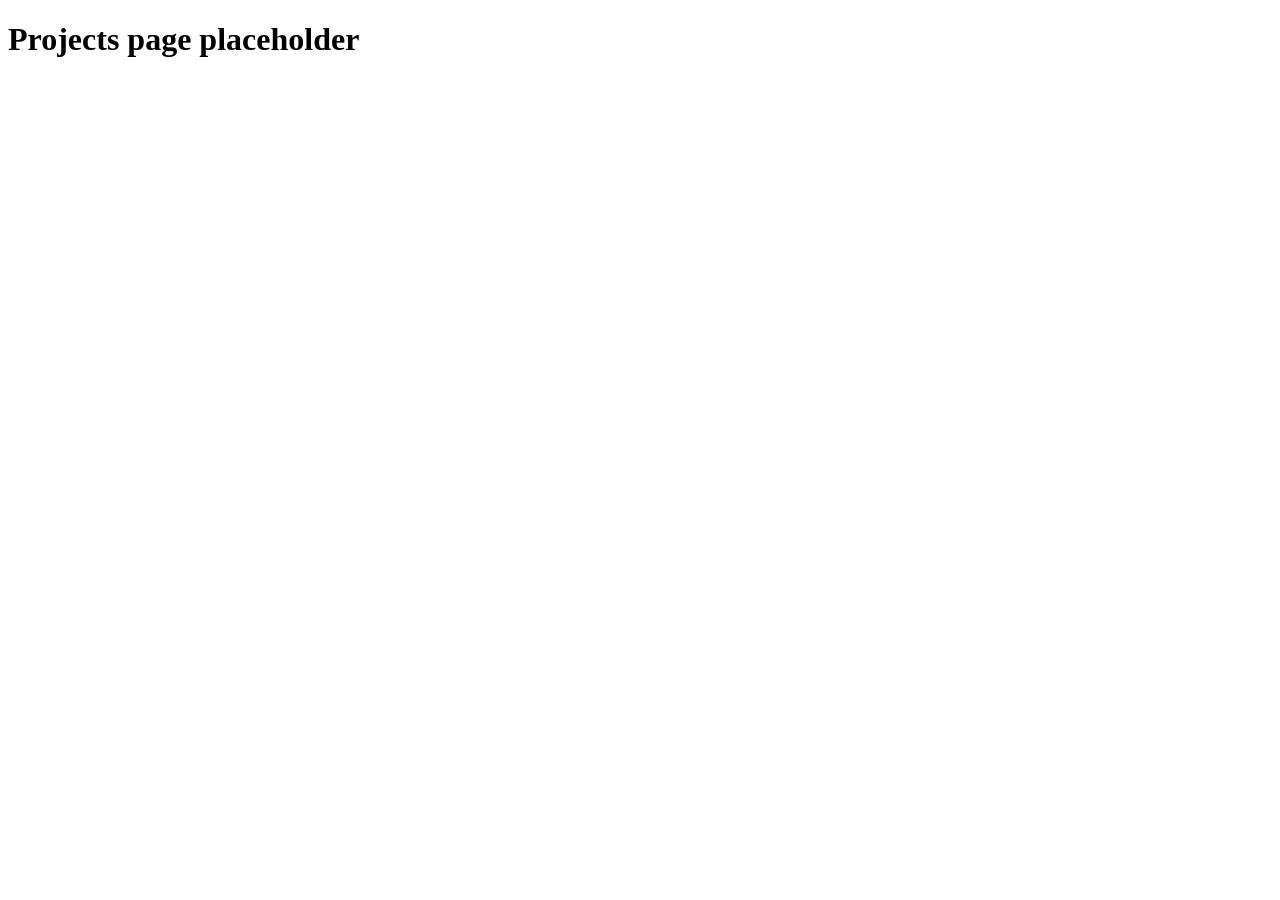
==== projects.html @ cc3eefc6 "Add project skeleton: HTML boilerplate, css/js/assets folders" ====
<!DOCTYPE html>
<html lang="en">
<head>
  <meta charset="UTF-8">
  <meta name="viewport" content="width=device-width, initial-scale=1.0">
  <title>Projects | Galq</title>
  <link rel="stylesheet" href="css/style.css">
</head>
<body>

  <h1>Projects page placeholder</h1>

  <script src="js/main.js"></script>
</body>
</html>
---- css/style.css ----
/* Design system and styles go here — Sprint 2 */
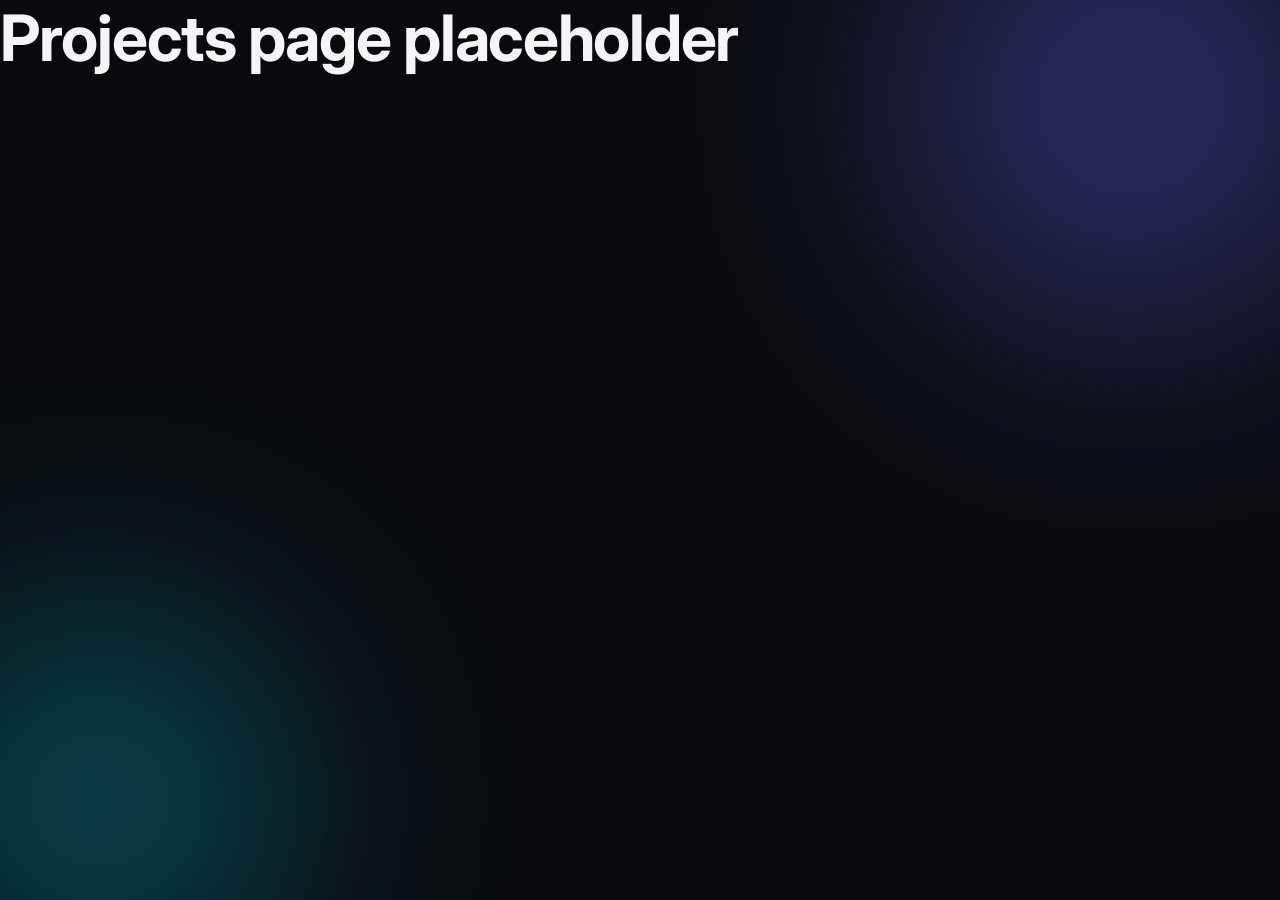
==== commit 53828ef1: "Add CSS design system: colors, typography, buttons, glow background" ====
--- a/projects.html
+++ b/projects.html
@@ -4,6 +4,9 @@
   <meta charset="UTF-8">
   <meta name="viewport" content="width=device-width, initial-scale=1.0">
   <title>Projects | Galq</title>
+  <link rel="preconnect" href="https://fonts.googleapis.com">
+  <link rel="preconnect" href="https://fonts.gstatic.com" crossorigin>
+  <link href="https://fonts.googleapis.com/css2?family=Inter:wght@400;500;600;700&display=swap" rel="stylesheet">
   <link rel="stylesheet" href="css/style.css">
 </head>
 <body>
--- a/css/style.css
+++ b/css/style.css
@@ -1 +1,185 @@
-/* Design system and styles go here — Sprint 2 */
+:root {
+    --bg: #0a0a0d;
+    --bg-elevated: #16161d;
+    --text: #f5f5f7;
+    --text-muted: #a1a1aa;
+    --border: rgba(255, 255, 255, 0.08);
+
+    --gradient-primary: linear-gradient(135deg, #6366f1, #8b5cf6, #06b6d4);
+    --gradient-text: linear-gradient(135deg, #a78bfa, #60a5fa);
+
+    --space-xs: 0.5rem;
+    --space-sm: 1rem;
+    --space-md: 1.5rem;
+    --space-lg: 2.5rem;
+    --space-xl: 4rem;
+    --space-2xl: 6rem;
+
+    --font-base: 'Inter', system-ui, -apple-system, sans-serif;
+    --text-sm: 0.875rem;
+    --text-base: 1rem;
+    --text-lg: 1.25rem;
+    --text-xl: 1.5rem;
+    --text-2xl: 2rem;
+    --text-3xl: 3rem;
+    --text-4xl: 4rem;
+
+    --container-max: 1100px;
+    --radius-sm: 8px;
+    --radius-md: 12px;
+    --radius-lg: 999px;
+ 
+}
+
+*,
+*::before,
+*::after {
+    box-sizing: border-box;
+}
+
+* {
+    margin: 0;
+    padding: 0;
+}
+
+html {
+    scroll-behavior: smooth;
+}
+
+img{
+    max-width: 100%;
+    display: block;
+}
+
+a{
+    color: inherit;
+    text-decoration: none;
+}
+
+ul {
+    list-style: none;
+}
+
+body {
+    font-family: var(--font-base);
+    font-size: var(--text-base);
+    line-height: 1.6;
+    color: var(--text);
+    background-color: var(--bg);
+    min-height: 100vh;
+    overflow-x: hidden;
+}
+
+body::before,
+body::after {
+    content: '';
+    position: fixed;
+    border-radius: 50%;
+    filter: blur(120px);
+    opacity: 0.35;
+    pointer-events: none;
+    z-index: -1;
+}
+
+body::before {
+    width: 500px;
+    height: 500px;
+    top: -150px;
+    right: -100px;
+    background: #6366f1;
+}
+
+body::after {
+    width: 400px;
+    height: 400px;
+    bottom: -100px;
+    left: -100px;
+    background: #06b6d4;
+}
+
+h1, h2, h3 {
+    line-height: 1.2;
+    font-weight: 700;
+    letter-spacing: -0.02em; 
+}
+
+h1 {
+    font-size: clamp(2.5rem, 5vw, var(--text-4xl));
+}
+
+h2 {
+    font-size: clamp(1.75rem, 3vw, var(--text-3xl));
+}
+
+h3 {
+    font-size: var(--text-xl);
+}
+
+p {
+    color: var(--text-muted);
+}
+
+.text-gradient {
+    background: var(--gradient-text);
+    -webkit-background-clip: text;
+    background-clip: text;
+    color: transparent;
+}
+
+.container {
+    width: min(100% - 2rem, var(--container-max));
+    margin-inline: auto;
+}
+
+.section {
+    padding-block: var(--space-2xl);
+}
+
+.section-title {
+    margin-bottom: var(--space-md);
+}
+
+.section-subtitle {
+    max-width: 600px;
+    margin-bottom: var(--space-lg);
+}
+
+.btn {
+    display: inline-flex;
+    align-items: center;
+    justify-content: center;
+    gap: var(--space-xs);
+    padding: 0.75rem 1.5rem;
+    border-radius: var(--radius-lg);
+    font-weight: 600;
+    font-size: var(--text-sm);
+    transition: transform 0.2s ease, opacity 0.2s ease;
+}
+
+.btn:hover {
+    transform: translateY(-2px);
+}
+
+.btn-primary {
+    background: var(--gradient-primary);
+    color: white;
+}
+
+.btn-outline {
+    border: 1px solid var(--border);
+    background: rgba(255, 255, 255, 0.03);
+    color: var(--text);
+}
+
+.btn-outline:hover {
+    border-color: var(--gradient-primary);
+}
+
+.card {
+    background: rgba(255, 255, 255, 0.03);
+    border: 1px solid var(--border);
+    border-radius: var(--radius-md);
+    padding: var(--space-md);
+    backdrop-filter: blur(10px);
+}
+
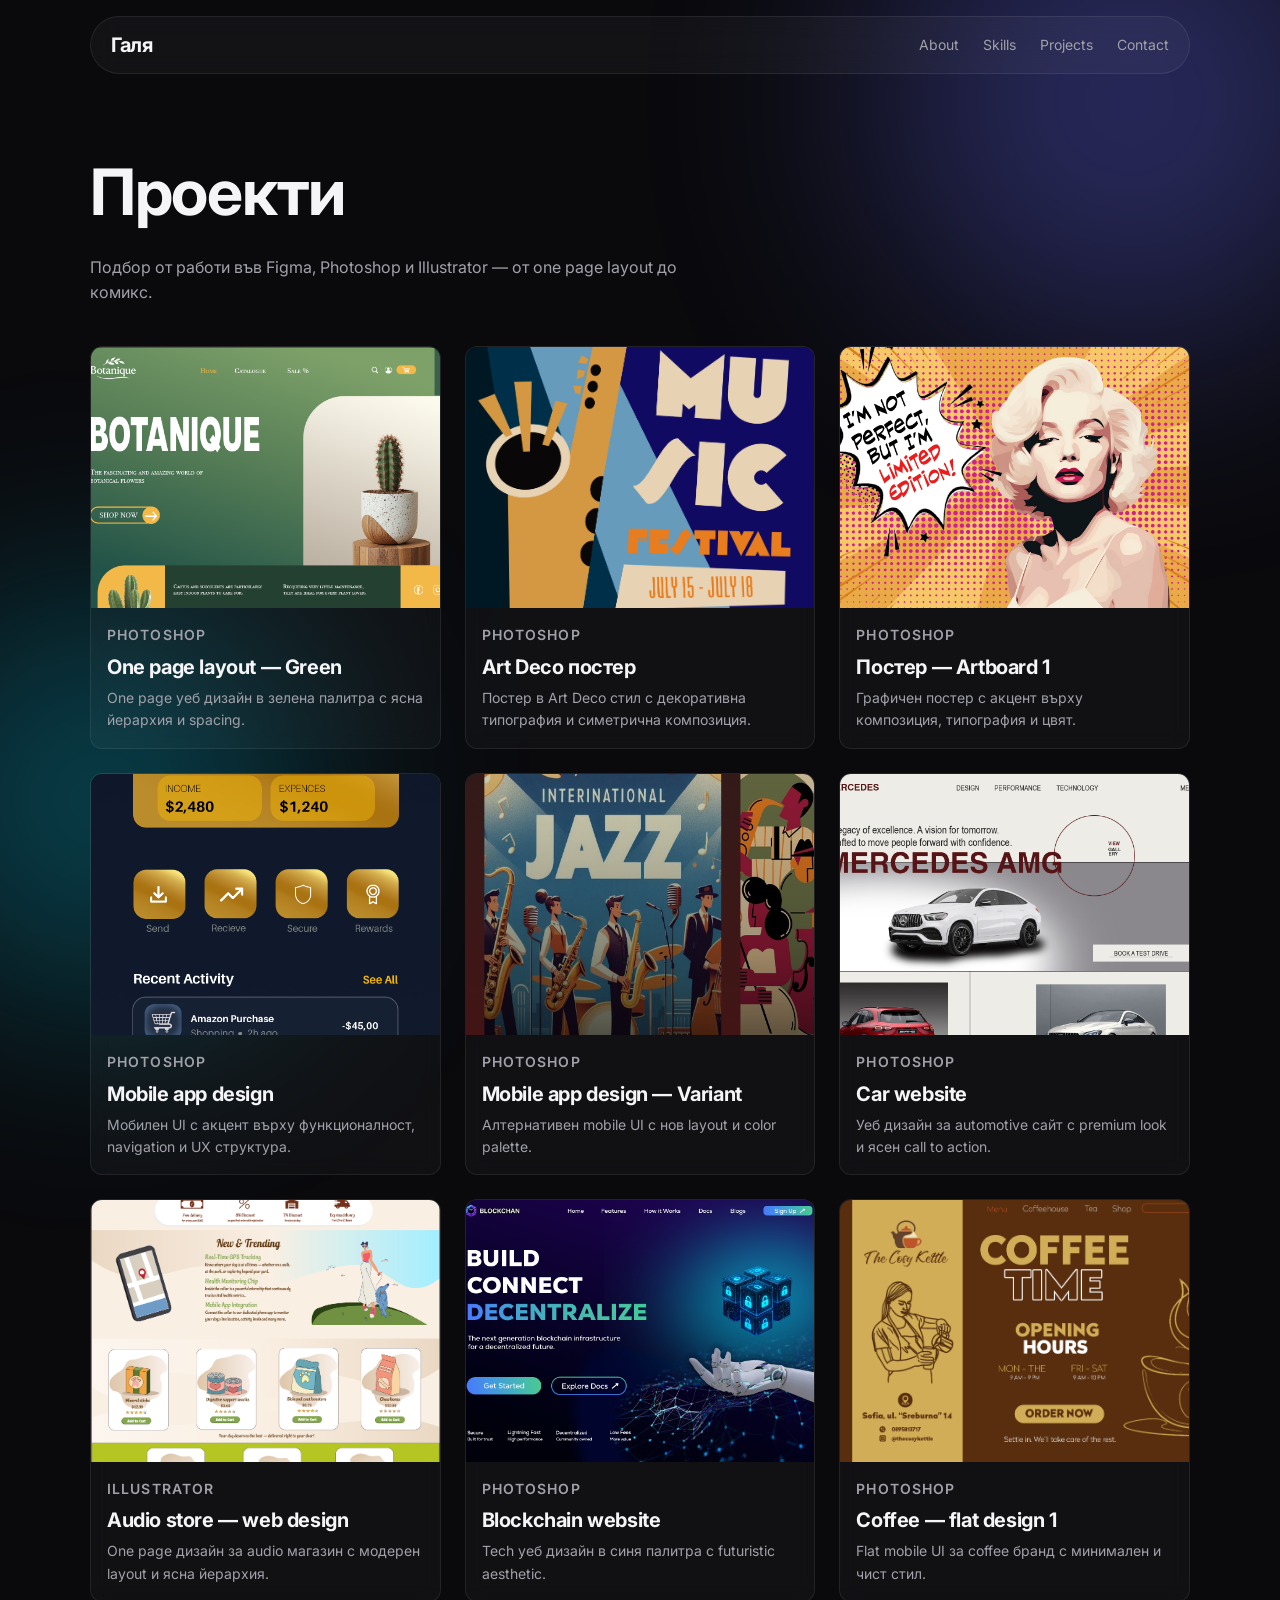
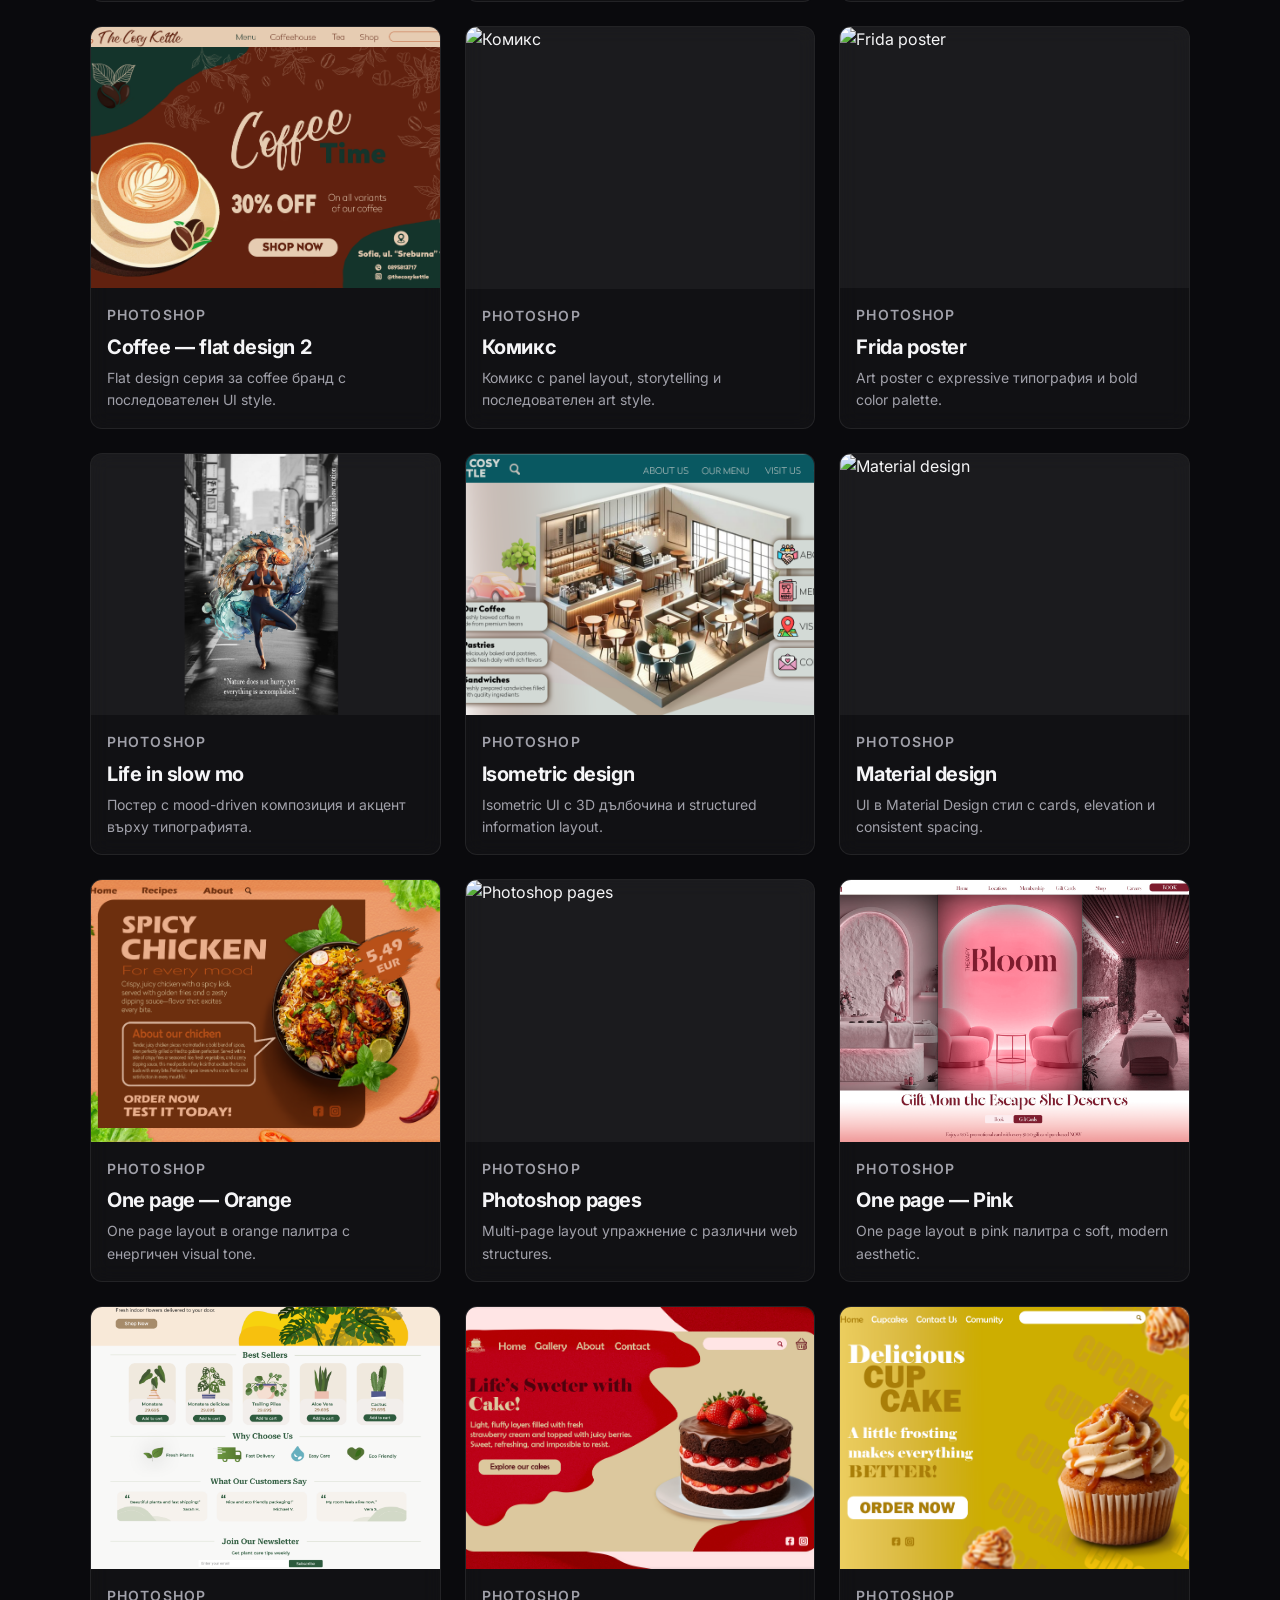
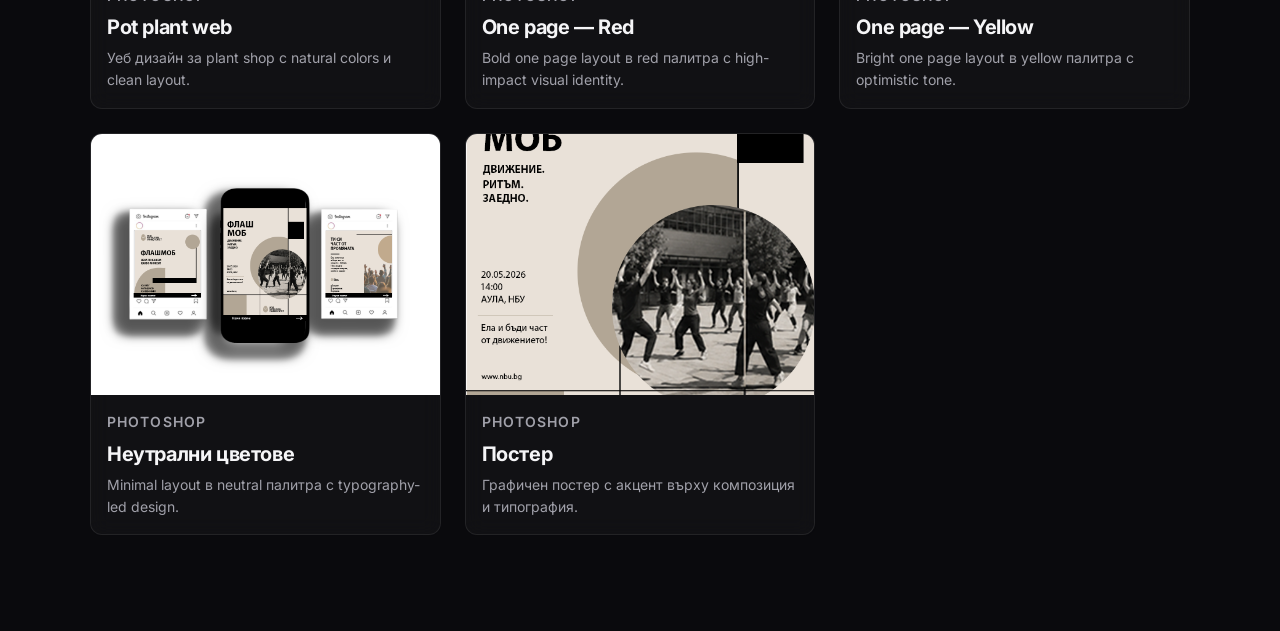
==== commit 6daeebdf: "Add featured projects, projects page grid and modal lightbox" ====
--- a/projects.html
+++ b/projects.html
@@ -10,8 +10,388 @@
   <link rel="stylesheet" href="css/style.css">
 </head>
 <body>
-
-  <h1>Projects page placeholder</h1>
+  <header class="navbar">
+    <div class="container navbar-inner">
+      <a href="index.html" class="navbar-logo">Галя</a>
+      <nav aria-label="Main navigation">
+        <ul class="navbar-links">
+          <li><a href="index.html#about">About</a></li>
+          <li><a href="index.html#skills">Skills</a></li>
+          <li><a href="projects.html">Projects</a></li>
+          <li><a href="index.html#contact">Contact</a></li>
+        </ul>
+      </nav>
+    </div>
+  </header>
+  <main class="projects-page section">
+    <div class="container">
+      <h1 class="section-title">Проекти</h1>
+      <p class="section-subtitle">Подбор от работи във Figma, Photoshop и Illustrator — от one page layout до комикс.</p>
+      <div class="projects-grid">
+
+        <article class="card project-card" tabindex="0" role="button"
+          data-title="One page layout — Green"
+          data-tag="Photoshop"
+          data-image="assets/images/green.png"
+          data-description="One page уеб дизайн в зелена color palette с акцент върху visual hierarchy и spacing. Проектът е направен в Photoshop — работих върху hero секция, подредба на блокове и последователна типография. Фокусът беше върху ясен user flow и баланс между текст и визуални елементи.">
+          <div class="project-card-image">
+            <img src="assets/images/green.png" alt="One page layout — Green">
+          </div>
+          <div class="project-card-body">
+            <p class="project-card-tag">Photoshop</p>
+            <h3>One page layout — Green</h3>
+            <p class="project-card-preview">One page уеб дизайн в зелена палитра с ясна йерархия и spacing.</p>
+          </div>
+        </article>
+
+        <article class="card project-card" tabindex="0" role="button"
+          data-title="Art Deco постер"
+          data-tag="Photoshop"
+          data-image="assets/images/art_deco_poster.png"
+          data-description="Графичен постер в Art Deco стил с акцент върху симетрия, декоративни форми и типография. Направен в Photoshop — комбинирах layers, textures и color grading за vintage aesthetic. Фокусът беше върху композиция и силна visual identity на постера.">
+          <div class="project-card-image">
+            <img src="assets/images/art_deco_poster.png" alt="Art Deco постер">
+          </div>
+          <div class="project-card-body">
+            <p class="project-card-tag">Photoshop</p>
+            <h3>Art Deco постер</h3>
+            <p class="project-card-preview">Постер в Art Deco стил с декоративна типография и симетрична композиция.</p>
+          </div>
+        </article>
+
+        <article class="card project-card" tabindex="0" role="button"
+          data-title="Постер — Artboard 1"
+          data-tag="Photoshop"
+          data-image="assets/images/Artboard 1.png"
+          data-description="Графичен постер с акцент върху композиция, типография и color contrast. Проектът е направен в Photoshop — работих върху layout, визуален акцент и баланс между текст и изображение. Целта беше създаване на запомнящ се рекламен формат.">
+          <div class="project-card-image">
+            <img src="assets/images/Artboard 1.png" alt="Постер — Artboard 1">
+          </div>
+          <div class="project-card-body">
+            <p class="project-card-tag">Photoshop</p>
+            <h3>Постер — Artboard 1</h3>
+            <p class="project-card-preview">Графичен постер с акцент върху композиция, типография и цвят.</p>
+          </div>
+        </article>
+
+        <article class="card project-card" tabindex="0" role="button"
+          data-title="Mobile app design"
+          data-tag="Photoshop"
+          data-image="assets/images/Artboard 2.png"
+          data-description="Дизайн на мобилно приложение с фокус върху UX/UI и функционален layout. Направен в Photoshop — подредих navigation, content blocks и CTA зони за интуитивен user flow. Работих върху последователен visual style и readable typography.">
+          <div class="project-card-image">
+            <img src="assets/images/Artboard 2.png" alt="Mobile app design">
+          </div>
+          <div class="project-card-body">
+            <p class="project-card-tag">Photoshop</p>
+            <h3>Mobile app design</h3>
+            <p class="project-card-preview">Мобилен UI с акцент върху функционалност, navigation и UX структура.</p>
+          </div>
+        </article>
+
+        <article class="card project-card" tabindex="0" role="button"
+          data-title="Mobile app design — Variant"
+          data-tag="Photoshop"
+          data-image="assets/images/Artboard 3.png"
+          data-description="Алтернативен вариант на mobile app дизайн с различна color palette и layout структура. Проектът е направен в Photoshop — сравних два подхода към user interface и visual hierarchy. Фокусът беше върху usability и модерен mobile aesthetic.">
+          <div class="project-card-image">
+            <img src="assets/images/Artboard 3.png" alt="Mobile app design — Variant">
+          </div>
+          <div class="project-card-body">
+            <p class="project-card-tag">Photoshop</p>
+            <h3>Mobile app design — Variant</h3>
+            <p class="project-card-preview">Алтернативен mobile UI с нов layout и color palette.</p>
+          </div>
+        </article>
+
+        <article class="card project-card" tabindex="0" role="button"
+          data-title="Car website"
+          data-tag="Photoshop"
+          data-image="assets/images/Artboard 5.png"
+          data-description="One page уеб дизайн за сайт за продажба на автомобили. Направен в Photoshop — hero секция, продуктови блокове и ясна CTA зона. Фокусът беше върху premium aesthetic, contrast и структура, която води потребителя към action.">
+          <div class="project-card-image">
+            <img src="assets/images/Artboard 5.png" alt="Car website">
+          </div>
+          <div class="project-card-body">
+            <p class="project-card-tag">Photoshop</p>
+            <h3>Car website</h3>
+            <p class="project-card-preview">Уеб дизайн за automotive сайт с premium look и ясен call to action.</p>
+          </div>
+        </article>
+
+        <article class="card project-card" tabindex="0" role="button"
+          data-title="Audio store — web design"
+          data-tag="Illustrator"
+          data-image="assets/images/Asset 201.png"
+          data-description="One page уеб дизайн за онлайн магазин за слушалки и audio аксесоари. Проектът е направен в Illustrator — векторни икони, продуктови блокове и последователна типография. Подредих hero секцията, категориите и CTA така, че потребителят бърzo да разбере предимствата на продуктите.">
+          <div class="project-card-image">
+            <img src="assets/images/Asset 201.png" alt="Audio store — web design">
+          </div>
+          <div class="project-card-body">
+            <p class="project-card-tag">Illustrator</p>
+            <h3>Audio store — web design</h3>
+            <p class="project-card-preview">One page дизайн за audio магазин с модерен layout и ясна йерархия.</p>
+          </div>
+        </article>
+
+        <article class="card project-card" tabindex="0" role="button"
+          data-title="Blockchain website"
+          data-tag="Photoshop"
+          data-image="assets/images/blue.png"
+          data-description="Уеб дизайн на сайт за blockchain технологии в синя tech палитра. Направен в Photoshop — работих върху futuristic aesthetic, grid structure и readable information blocks. Фокусът беше върху trust, clarity и modern digital identity.">
+          <div class="project-card-image">
+            <img src="assets/images/blue.png" alt="Blockchain website">
+          </div>
+          <div class="project-card-body">
+            <p class="project-card-tag">Photoshop</p>
+            <h3>Blockchain website</h3>
+            <p class="project-card-preview">Tech уеб дизайн в синя палитра с futuristic aesthetic.</p>
+          </div>
+        </article>
+
+        <article class="card project-card" tabindex="0" role="button"
+          data-title="Coffee — flat design 1"
+          data-tag="Photoshop"
+          data-image="assets/images/coffee flat 1.png"
+          data-description="Мобилен дизайн в flat style за coffee бранд. Проектът е направен в Photoshop — прости форми, ясни икони и контрастна color palette. Фокусът беше върху minimal UI, readability и приятелски visual tone.">
+          <div class="project-card-image">
+            <img src="assets/images/coffee flat 1.png" alt="Coffee — flat design 1">
+          </div>
+          <div class="project-card-body">
+            <p class="project-card-tag">Photoshop</p>
+            <h3>Coffee — flat design 1</h3>
+            <p class="project-card-preview">Flat mobile UI за coffee бранд с минимален и чист стил.</p>
+          </div>
+        </article>
+
+        <article class="card project-card" tabindex="0" role="button"
+          data-title="Coffee — flat design 2"
+          data-tag="Photoshop"
+          data-image="assets/images/coffee flat design 2.png"
+          data-description="Разширен flat design проект за coffee тема с повече екрани и UI елементи. Направен в Photoshop — поддържах последователен style между секциите и работих върху iconography. Целта беше cohesive visual system за mobile experience.">
+          <div class="project-card-image">
+            <img src="assets/images/coffee flat design 2.png" alt="Coffee — flat design 2">
+          </div>
+          <div class="project-card-body">
+            <p class="project-card-tag">Photoshop</p>
+            <h3>Coffee — flat design 2</h3>
+            <p class="project-card-preview">Flat design серия за coffee бранд с последователен UI style.</p>
+          </div>
+        </article>
+
+        <article class="card project-card" tabindex="0" role="button"
+          data-title="Комикс"
+          data-tag="Photoshop"
+          data-image="assets/images/comics.png"
+          data-description="Комикс проект с panel layout, visual storytelling и последователен art style. Направен в Photoshop — работих върху композиция на кадри, contrast и narrative flow между сцените. Фокусът беше върху character presentation и readable panel structure.">
+          <div class="project-card-image">
+            <img src="assets/images/comics.png" alt="Комикс">
+          </div>
+          <div class="project-card-body">
+            <p class="project-card-tag">Photoshop</p>
+            <h3>Комикс</h3>
+            <p class="project-card-preview">Комикс с panel layout, storytelling и последователен art style.</p>
+          </div>
+        </article>
+
+        <article class="card project-card" tabindex="0" role="button"
+          data-title="Frida poster"
+          data-tag="Photoshop"
+          data-image="assets/images/Frida poster.png"
+          data-description="Art poster, вдъхновен от Frida Kahlo, с акцент върху expressive typography и bold colors. Проектът е направен в Photoshop — комбинирах illustration elements, textures и strong visual focal point. Целта беше artistic poster с ясно съобщение и емоционален impact.">
+          <div class="project-card-image">
+            <img src="assets/images/Frida poster.png" alt="Frida poster">
+          </div>
+          <div class="project-card-body">
+            <p class="project-card-tag">Photoshop</p>
+            <h3>Frida poster</h3>
+            <p class="project-card-preview">Art poster с expressive типография и bold color palette.</p>
+          </div>
+        </article>
+
+        <article class="card project-card" tabindex="0" role="button"
+          data-title="Life in slow mo"
+          data-tag="Photoshop"
+          data-image="assets/images/Iife in slow mo.png"
+          data-description="Графичен постер „Life in slow mo“ с акцент върху mood, typography и visual metaphor. Направен в Photoshop — работих с layering, color harmony и compositional balance. Фокусът беше върху атмосфера и запомнящ се headline.">
+          <div class="project-card-image">
+            <img src="assets/images/Iife in slow mo.png" alt="Life in slow mo">
+          </div>
+          <div class="project-card-body">
+            <p class="project-card-tag">Photoshop</p>
+            <h3>Life in slow mo</h3>
+            <p class="project-card-preview">Постер с mood-driven композиция и акцент върху типографията.</p>
+          </div>
+        </article>
+
+        <article class="card project-card" tabindex="0" role="button"
+          data-title="Isometric design"
+          data-tag="Photoshop"
+          data-image="assets/images/isometrick design.png"
+          data-description="Isometric web/UI дизайн с 3D усещане и structured layout. Проектът е направен в Photoshop — изградих isometric elements, depth и consistent lighting. Фокусът беше върху clarity на information blocks и modern illustrative style.">
+          <div class="project-card-image">
+            <img src="assets/images/isometrick design.png" alt="Isometric design">
+          </div>
+          <div class="project-card-body">
+            <p class="project-card-tag">Photoshop</p>
+            <h3>Isometric design</h3>
+            <p class="project-card-preview">Isometric UI с 3D дълбочина и structured information layout.</p>
+          </div>
+        </article>
+
+        <article class="card project-card" tabindex="0" role="button"
+          data-title="Material design"
+          data-tag="Photoshop"
+          data-image="assets/images/material design.png"
+          data-description="UI проект, вдъхновен от Material Design principles — elevation, cards и consistent spacing. Направен в Photoshop — симулирах material components, shadows и responsive grid. Фокусът беше върху usability и Google Material visual language.">
+          <div class="project-card-image">
+            <img src="assets/images/material design.png" alt="Material design">
+          </div>
+          <div class="project-card-body">
+            <p class="project-card-tag">Photoshop</p>
+            <h3>Material design</h3>
+            <p class="project-card-preview">UI в Material Design стил с cards, elevation и consistent spacing.</p>
+          </div>
+        </article>
+
+        <article class="card project-card" tabindex="0" role="button"
+          data-title="One page — Orange"
+          data-tag="Photoshop"
+          data-image="assets/images/Orange color.png"
+          data-description="One page уеб дизайн в orange color palette с енергичен и топъл visual tone. Направен в Photoshop — hero, content sections и CTA с ясна hierarchy. Работих върху contrast между текст и background за good readability.">
+          <div class="project-card-image">
+            <img src="assets/images/Orange color.png" alt="One page — Orange">
+          </div>
+          <div class="project-card-body">
+            <p class="project-card-tag">Photoshop</p>
+            <h3>One page — Orange</h3>
+            <p class="project-card-preview">One page layout в orange палитра с енергичен visual tone.</p>
+          </div>
+        </article>
+
+        <article class="card project-card" tabindex="0" role="button"
+          data-title="Photoshop pages"
+          data-tag="Photoshop"
+          data-image="assets/images/photoshop_pages.png"
+          data-description="Упражнение с multiple pages/layouts в Photoshop — exploration на различни web structures. Работих върху grid systems, typography scales и section rhythm. Проектът показва процеса на тестване на layout варианти в един file.">
+          <div class="project-card-image">
+            <img src="assets/images/photoshop_pages.png" alt="Photoshop pages">
+          </div>
+          <div class="project-card-body">
+            <p class="project-card-tag">Photoshop</p>
+            <h3>Photoshop pages</h3>
+            <p class="project-card-preview">Multi-page layout упражнение с различни web structures.</p>
+          </div>
+        </article>
+
+        <article class="card project-card" tabindex="0" role="button"
+          data-title="One page — Pink"
+          data-tag="Photoshop"
+          data-image="assets/images/pink.png"
+          data-description="One page дизайн в pink palette с soft, modern aesthetic. Направен в Photoshop — баланс между visual appeal и readable content blocks. Фокусът беше върху gentle contrast, spacing и feminine brand feel.">
+          <div class="project-card-image">
+            <img src="assets/images/pink.png" alt="One page — Pink">
+          </div>
+          <div class="project-card-body">
+            <p class="project-card-tag">Photoshop</p>
+            <h3>One page — Pink</h3>
+            <p class="project-card-preview">One page layout в pink палитра с soft, modern aesthetic.</p>
+          </div>
+        </article>
+
+        <article class="card project-card" tabindex="0" role="button"
+          data-title="Pot plant web"
+          data-tag="Photoshop"
+          data-image="assets/images/pot plant web.png"
+          data-description="Уеб дизайн за plant/pot shop с natural aesthetic и clean product presentation. Проектът е направен в Photoshop — organic colors, hero imagery и category blocks. Фокусът беше върху approachable brand feel и ясен path към продуктите.">
+          <div class="project-card-image">
+            <img src="assets/images/pot plant web.png" alt="Pot plant web">
+          </div>
+          <div class="project-card-body">
+            <p class="project-card-tag">Photoshop</p>
+            <h3>Pot plant web</h3>
+            <p class="project-card-preview">Уеб дизайн за plant shop с natural colors и clean layout.</p>
+          </div>
+        </article>
+
+        <article class="card project-card" tabindex="0" role="button"
+          data-title="One page — Red"
+          data-tag="Photoshop"
+          data-image="assets/images/Red color.png"
+          data-description="One page layout в red palette с bold, high-impact visual identity. Направен в Photoshop — strong headlines, contrast sections и clear CTA zones. Работих върху emotional impact на color choice и structured content flow.">
+          <div class="project-card-image">
+            <img src="assets/images/Red color.png" alt="One page — Red">
+          </div>
+          <div class="project-card-body">
+            <p class="project-card-tag">Photoshop</p>
+            <h3>One page — Red</h3>
+            <p class="project-card-preview">Bold one page layout в red палитра с high-impact visual identity.</p>
+          </div>
+        </article>
+
+        <article class="card project-card" tabindex="0" role="button"
+          data-title="One page — Yellow"
+          data-tag="Photoshop"
+          data-image="assets/images/Yellow color.png"
+          data-description="One page уеб дизайн в yellow palette — bright, optimistic и attention-grabbing. Проектът е направен в Photoshop с focus върху headline hierarchy и balanced white space. Целта беше energetic layout без visual overload.">
+          <div class="project-card-image">
+            <img src="assets/images/Yellow color.png" alt="One page — Yellow">
+          </div>
+          <div class="project-card-body">
+            <p class="project-card-tag">Photoshop</p>
+            <h3>One page — Yellow</h3>
+            <p class="project-card-preview">Bright one page layout в yellow палитра с optimistic tone.</p>
+          </div>
+        </article>
+
+        <article class="card project-card" tabindex="0" role="button"
+          data-title="Неутрални цветове"
+          data-tag="Photoshop"
+          data-image="assets/images/неутрални цветове.png"
+          data-description="One page дизайн с neutral color palette — beige, gray и soft tones. Направен в Photoshop — минimal aesthetic, typography-led layout и calm visual rhythm. Фокусът беше върху elegance, readability и understated brand presence.">
+          <div class="project-card-image">
+            <img src="assets/images/неутрални цветове.png" alt="Неутрални цветове">
+          </div>
+          <div class="project-card-body">
+            <p class="project-card-tag">Photoshop</p>
+            <h3>Неутрални цветове</h3>
+            <p class="project-card-preview">Minimal layout в neutral палитра с typography-led design.</p>
+          </div>
+        </article>
+
+        <article class="card project-card" tabindex="0" role="button"
+          data-title="Постер"
+          data-tag="Photoshop"
+          data-image="assets/images/постер.png"
+          data-description="Графичен постер с акцент върху композиция, типография и visual balance. Проектът е направен в Photoshop — работих с layers, color contrast и focal point. Целта беше effective communication чрез strong graphic design.">
+          <div class="project-card-image">
+            <img src="assets/images/постер.png" alt="Постер">
+          </div>
+          <div class="project-card-body">
+            <p class="project-card-tag">Photoshop</p>
+            <h3>Постер</h3>
+            <p class="project-card-preview">Графичен постер с акцент върху композиция и типография.</p>
+          </div>
+        </article>
+
+      </div>
+    </div>
+  </main>
+
+  <div class="project-modal" id="projectModal" hidden aria-hidden="true">
+    <div class="project-modal-backdrop" data-close-modal></div>
+    <div class="project-modal-dialog card" role="dialog" aria-modal="true" aria-labelledby="projectModalTitle">
+      <button type="button" class="project-modal-close" data-close-modal aria-label="Затвори">&times;</button>
+      <div class="project-modal-image-wrap">
+        <img class="project-modal-image" src="" alt="Project image">
+      </div>
+      <div class="project-modal-body">
+        <p class="project-card-tag project-modal-tag"></p>
+        <h2 id="projectModalTitle" class="project-modal-title"></h2>
+        <p class="project-modal-description"></p>
+      </div>
+    </div>
+  </div>
 
   <script src="js/main.js"></script>
 </body>
--- a/css/style.css
+++ b/css/style.css
@@ -183,3 +183,359 @@
     backdrop-filter: blur(10px);
 }
 
+.navbar {
+    position: sticky;
+    top: var(--space-sm);
+    z-index: 100;
+    padding-inline: var(--space-sm);
+}
+
+.navbar-inner {
+    display: flex;
+    align-items: center;
+    justify-content: space-between;
+    gap: var(--space-md);
+    padding: 0.75rem 1.25rem;
+    background: rgba(255, 255, 255, 0.04);
+    border: 1px solid var(--border);
+    border-radius: var(--radius-lg);
+    backdrop-filter: blur(12px);
+}
+
+.navbar-logo {
+    font-weight: 700;
+    font-size: var(--text-lg);
+    letter-spacing: -0.02em;
+}
+
+.navbar-links {
+    display: flex;
+    align-items: center;
+    gap: var(--space-md);
+}
+
+.navbar-links a {
+    font-size: var(--text-sm);
+    color: var(--text-muted);
+    transition: color 0.2s ease;
+}
+
+.navbar-links a:hover {
+    color: var(--text);
+}
+
+.hero {
+    min-height: calc(100vh - 6rem);
+    display: flex;
+    align-items: center;
+}
+
+.hero-content {
+    max-width: 720px;
+}
+
+.hero-eyebrow {
+    font-size: var(--text-sm);
+    font-weight: 600;
+    color: var(--text-muted);
+    text-transform: uppercase;
+    letter-spacing: 0.12em;
+    margin-bottom: var(--space-sm);
+}
+
+.hero-tagline {
+    font-size: var(--text-lg);
+    color: var(--text);
+    margin-top: var(--space-sm);
+    margin-bottom: var(--space-md);
+}
+
+.hero-description {
+    max-width: 560px;
+    margin-bottom: var(--space-lg);
+}
+
+.hero-actions {
+    display: flex;
+    flex-wrap: wrap;
+    gap: var(--space-sm);
+}
+
+.navbar-logo:hover {
+    opacity: 0.85;
+}
+
+.about-grid {
+    display: grid;
+    grid-template-columns: 1.2fr 0.8fr;
+    gap: var(--space-lg);
+    align-items: start;
+}
+.about-text p + p {
+    margin-top: var(--space-sm);
+}
+
+.about-card-label {
+    font-size: var(--text-sm);
+    font-weight: 600;
+    color: var(--text-muted);
+    text-transform: uppercase;
+    letter-spacing: 0.12em;
+    margin-bottom: var(--space-sm);
+}
+
+.about-list {
+    display: grid;
+    gap: var(--space-xs);
+}
+
+.about-list li {
+    position: relative;
+    padding-left: 1.25rem;
+    color: var(--text);
+}
+
+.about-list li::before {
+    content: '';
+    position: absolute;
+    left: 0;
+    top: 0.55em;
+    width: 0.5rem;
+    height: 0.5rem;
+    border-radius: 50%;
+    background: var(--gradient-primary);
+}
+
+.study-grid {
+    display: grid;
+    grid-template-columns: repeat(2, minmax(0, 1fr));
+    gap: var(--space-md);
+}
+
+.study-card-eyebrow {
+    font-size: var(--text-sm);
+    font-weight: 600;
+    color: var(--text-muted);
+    text-transform: uppercase;
+    letter-spacing: 0.08em;
+    margin-bottom: var(--space-xs);
+}
+
+.study-card h3 {
+    margin-bottom: var(--space-xs);
+}
+
+.study-card p:last-child {
+    margin-bottom: 0;
+}
+
+.skills-grid {
+    display: grid;
+    grid-template-columns: repeat(2, minmax(0,1fr));
+    gap: var(--space-md);
+}
+
+.skill-card h3 {
+    margin-bottom: var(--space-xs);
+}
+
+.skill-card p:last-child {
+    margin-bottom: 0;
+}
+
+@media (max-width: 768px) {
+    .about-grid,
+    .study-grid,
+    .skills-grid {
+        grid-template-columns: 1fr;
+    }
+}
+
+.study-card,
+.skill-card {
+    transition: transform 0.32s ease, border-color 0.2s ease;
+}
+
+.study-card:hover,
+.skill-card:hover {
+    transform: translateY(-4px);
+    border-color: rgba(255, 255, 255, 0.1);
+}
+
+.featured-grid {
+    display: grid;
+    grid-template-columns: repeat(3, minmax(0,1fr));
+    gap: var(--space-md);
+    align-items: start;
+}
+
+.project-card {
+    overflow: hidden;
+    padding: 0;
+    transition: transform 0.25s ease, box-shadow 0.25s ease;
+}
+
+.project-card:hover {
+    transform: scale(1.03);
+    box-shadow: 0 12px 40px rgba(0, 0, 0, 0.35);
+}
+
+.project-card-image {
+    aspect-ratio: 4/3;
+    overflow: hidden;
+    background: rgba(255, 255, 255, 0.04);
+}
+
+.project-card-image img {
+    width: 100%;
+    height: 100%;
+    object-fit: cover;
+    display: block;
+}
+
+.project-card-body {
+    padding: var(--space-md);
+}
+
+.project-card-tag {
+    font-size: var(--text-sm);
+    font-weight: 600;
+    color: var(--text-muted);
+    text-transform: uppercase;
+    letter-spacing: 0.08em;
+    margin-bottom: var(--space-sm);
+}
+
+.project-card-body h3 {
+    margin-bottom: var(--space-sm);
+}
+
+.project-card-body p {
+    margin-bottom: var(--space-xs);
+}
+
+.project-card-body p:last-child {
+    margin-bottom: 0;
+} 
+
+.featured-actions {
+    display: flex;
+    justify-content: center;
+    margin-top: var(--space-lg);
+}
+
+@media (max-width: 900px) {
+    .featured-grid {
+        grid-template-columns: 1fr;
+    }
+}
+
+.projects-grid {
+    display: grid;
+    grid-template-columns: repeat(3, minmax(0,1fr));
+    gap: var(--space-md);
+    align-items: start;
+}
+
+@media (max-width: 900px) {
+    .projects-grid {
+        grid-template-columns: repeat(2, minmax(0,1fr));
+    }
+}
+
+@media (max-width: 600px) {
+    .projects-grid {
+        grid-template-columns: 1fr;
+    }
+}
+
+.projects-page .project-card {
+    cursor: pointer;
+}
+
+.projects-page .project-card-image {
+    aspect-ratio: 4 / 3;
+}
+
+.projects-page .project-card-body {
+    padding: var(--space-sm);
+}
+
+.projects-page .project-card-body h3 {
+    font-size: var(--text-lg);
+    margin-bottom: var(--space-xs);
+}
+
+.projects-page .project-card-preview {
+    font-size: var(--text-sm);
+    display: -webkit-box;
+    -webkit-line-clamp: 2;
+    -webkit-box-orient: vertical;
+    overflow: hidden;
+}
+
+.project-modal {
+    position: fixed;
+    inset: 0;
+    z-index: 200;
+    display: grid;
+    place-items: center;
+    padding: var(--space-md);
+}
+
+.project-modal[hidden] {
+    display: none;
+}
+
+.project-modal-backdrop {
+    position: absolute;
+    inset: 0;
+    background: rgba(0, 0, 0, 0.75);
+    backdrop-filter: blur(4px);
+}
+
+.project-modal-dialog {
+    position: relative;
+    z-index: 1;
+    width: min(1100px, 100%);
+    max-height: 95vh;
+    overflow: auto;
+    padding: 0;
+}
+
+.project-modal-close {
+    position: absolute;
+    top: 0.75rem;
+    right: 0.75rem;
+    z-index: 2;
+    width: 2.5rem;
+    height: 2.5rem;
+    border: 1px solid var(--border);
+    border-radius: var(--radius-lg);
+    background: rgba(10, 10, 13, 0.8);
+    color: var(--text);
+    font-size: 1.5rem;
+    line-height: 1;
+    cursor: pointer;
+}
+
+.project-modal-image-wrap {
+    background: rgba(255, 255, 255, 0.04);
+    min-height: 50vh;
+}
+
+.project-modal-image {
+    width: 100%;
+    max-height: 75vh;
+    object-fit: contain;
+    display: block;
+    margin-inline: auto;
+}
+
+.project-modal-body {
+    padding: var(--space-md);
+}
+
+.project-modal-title {
+    margin-bottom: var(--space-sm);
+}
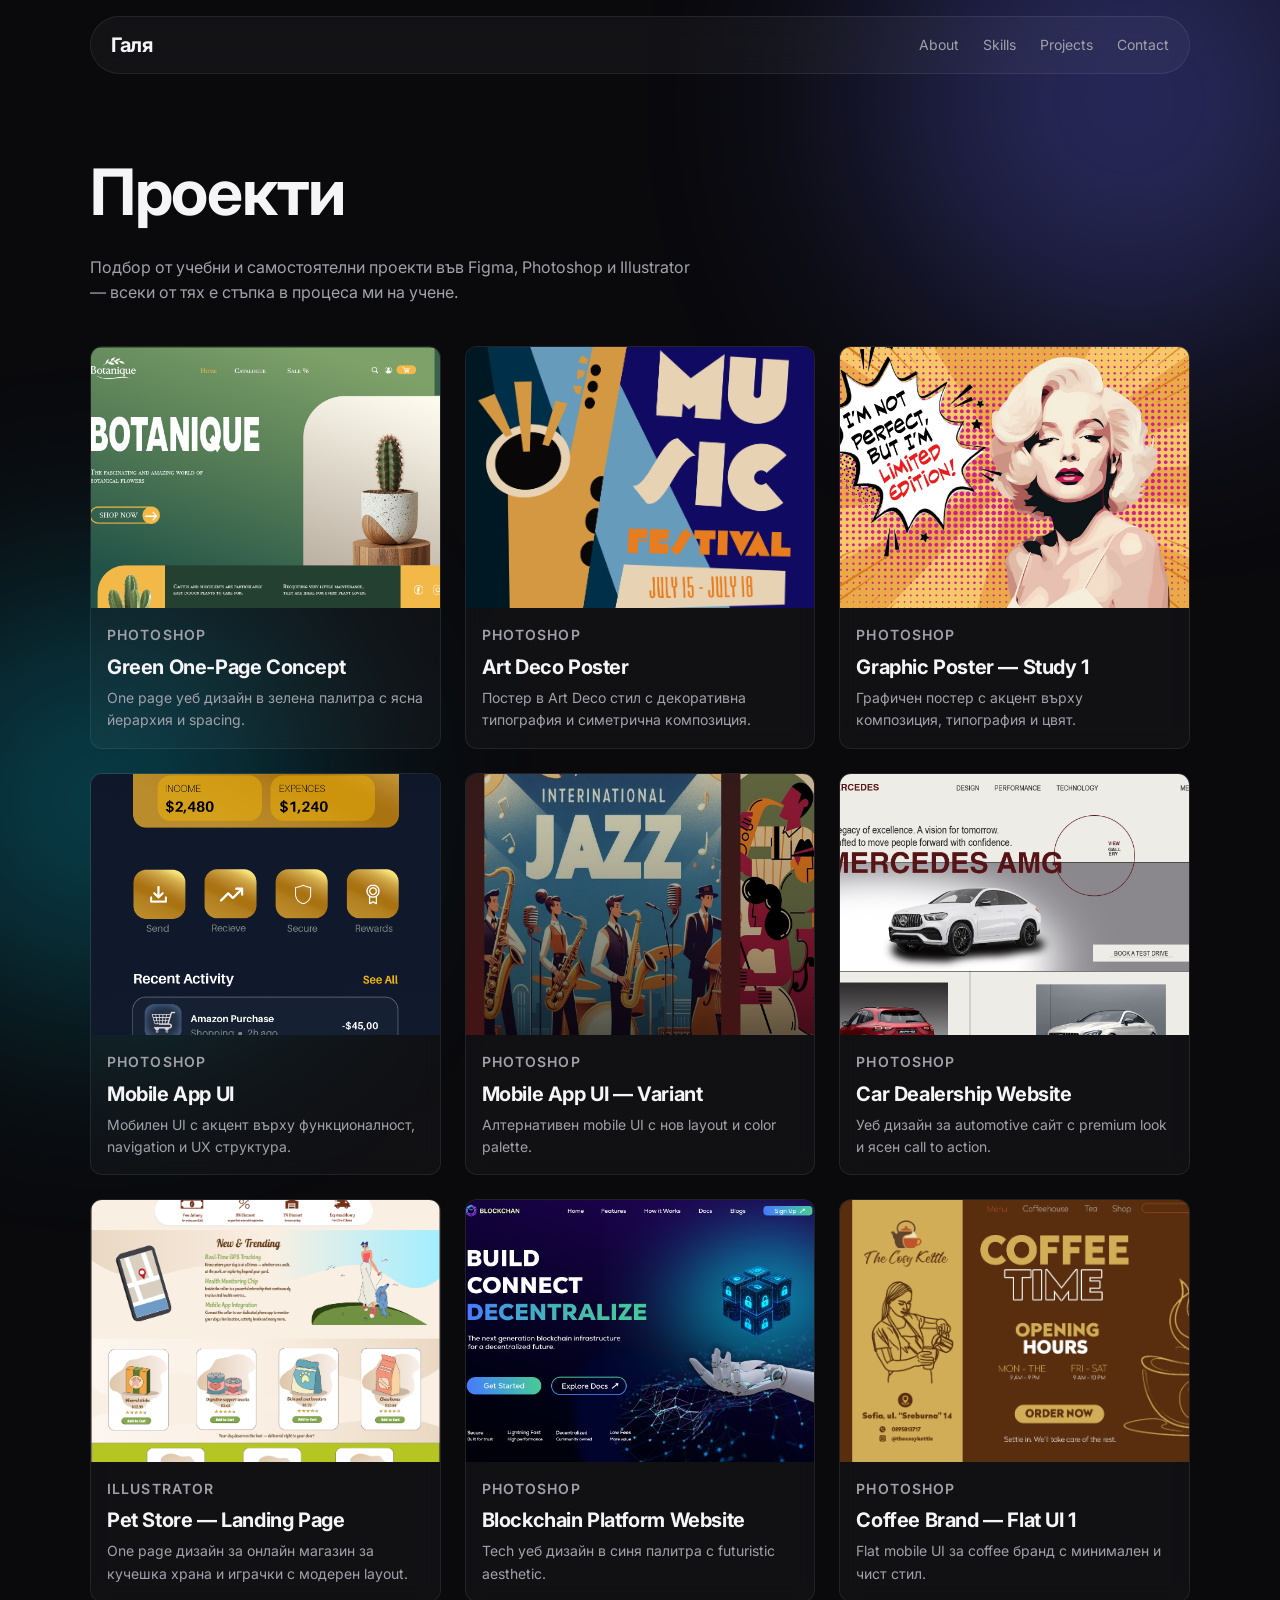
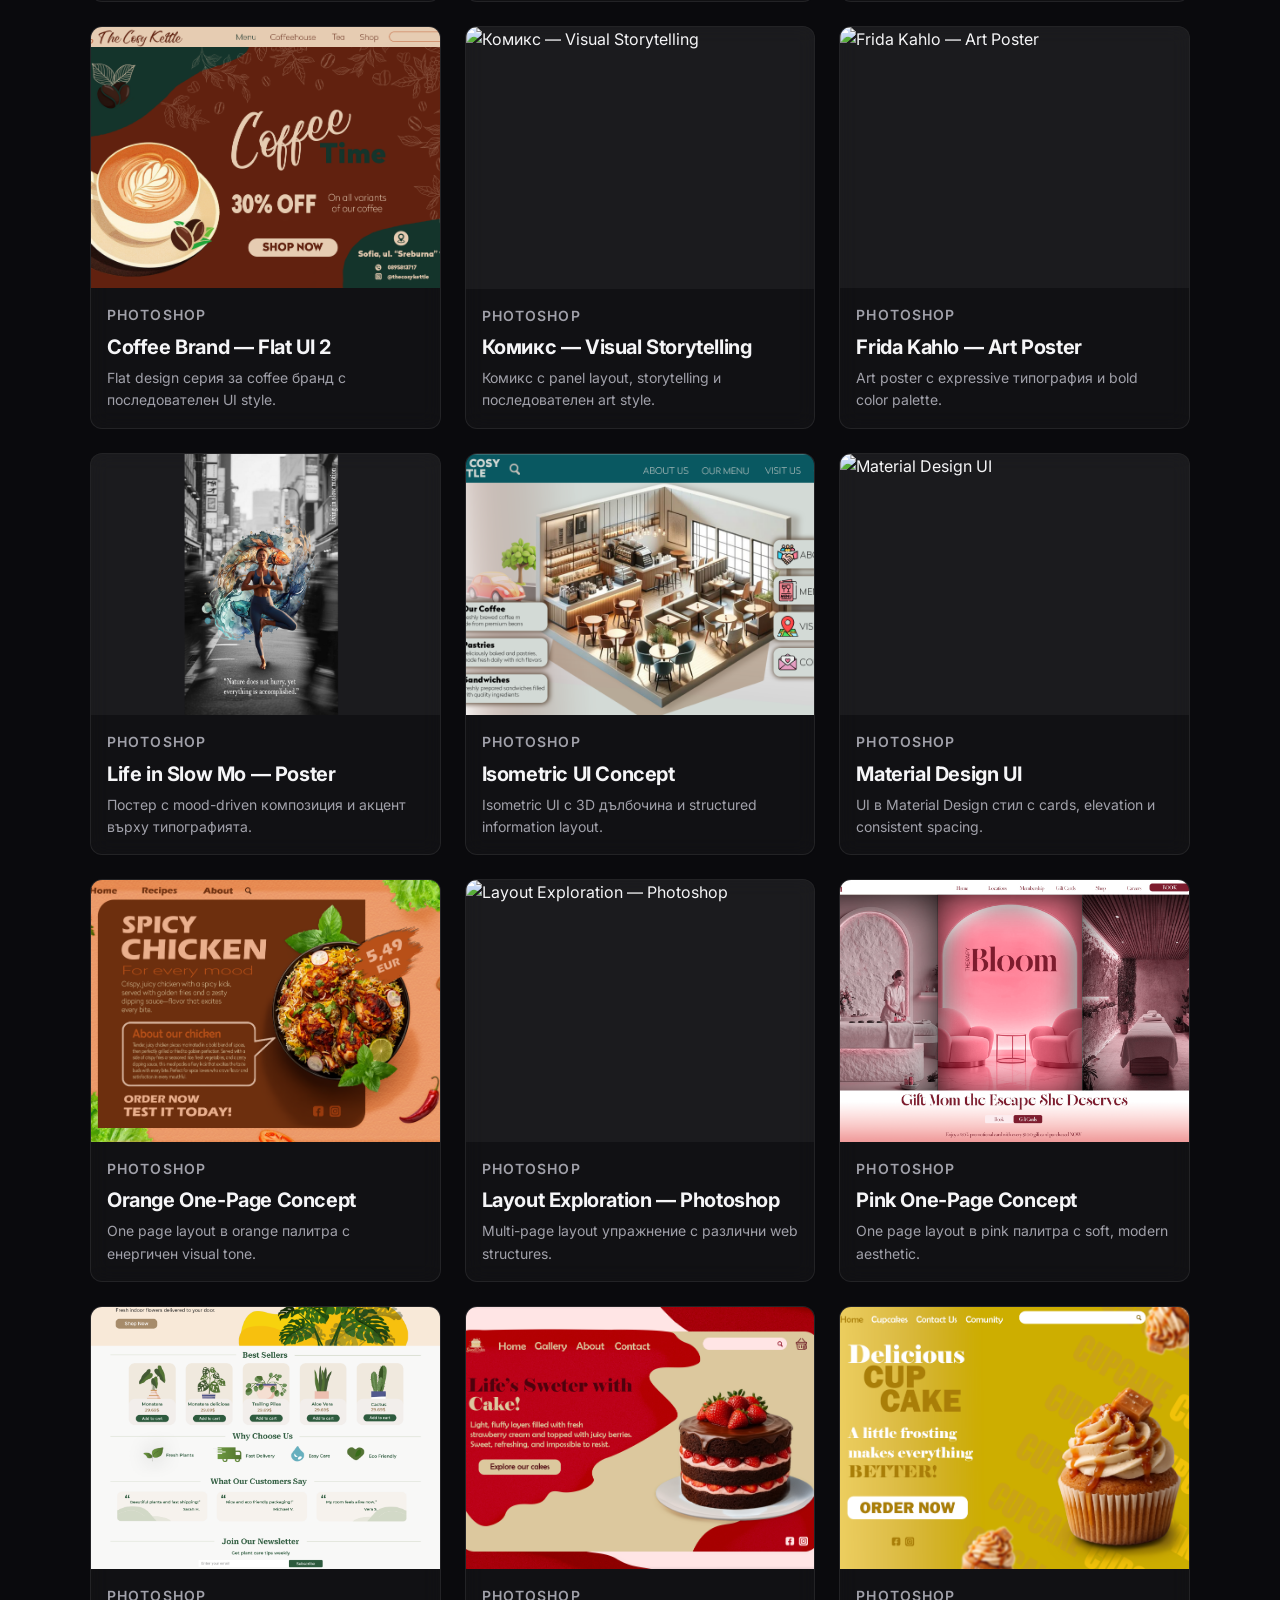
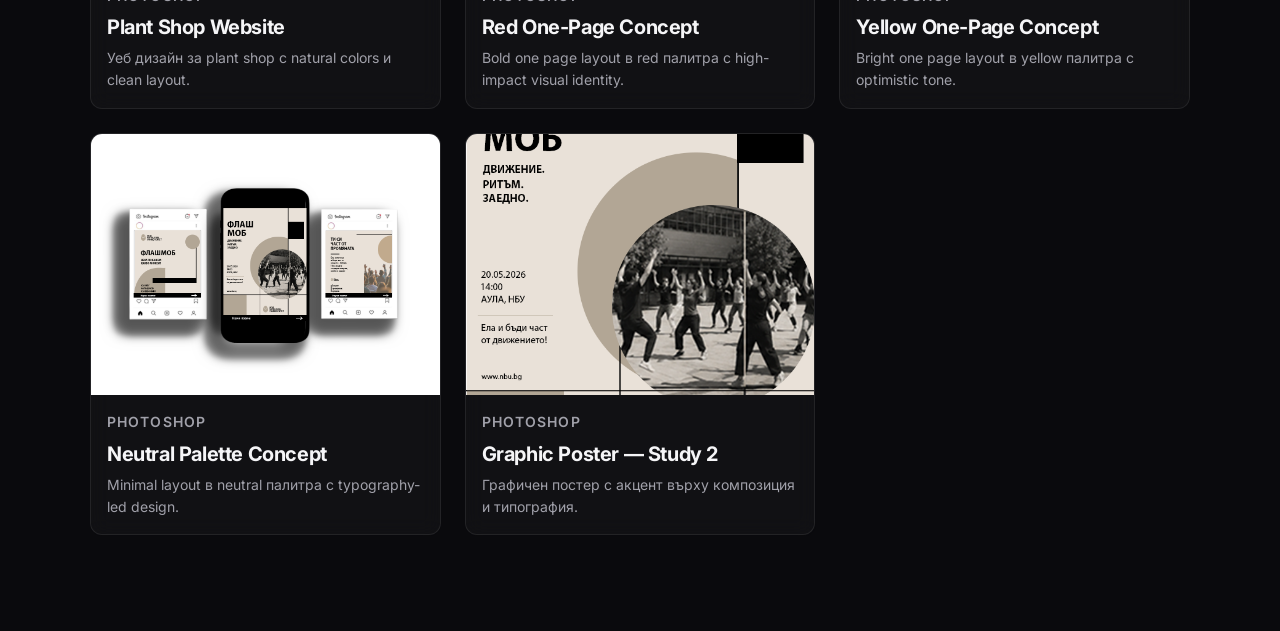
==== commit 5e97e26d: "Add mobile nav, scroll reveal, favicon, meta tags and refresh copy" ====
--- a/projects.html
+++ b/projects.html
@@ -1,8 +1,14 @@
 <!DOCTYPE html>
 <html lang="en">
 <head>
+  <link rel="icon" href="assets/images/favicon.svg" type="image/svg+xml">
   <meta charset="UTF-8">
   <meta name="viewport" content="width=device-width, initial-scale=1.0">
+  <meta name="description" content="Всички проекти на Галя Стефанова — уеб дизайн, постери, mobile UI, комикс и повече.">
+  <meta property="og:title" content="Projects | Galya">
+  <meta property="og:description" content="Grid с проекти във Figma, Photoshop и Illustrator.">
+  <meta property="og:type" content="website">
+  <meta property="og:url" content="https://gstefanova42.github.io/projects.html">
   <title>Projects | Galq</title>
   <link rel="preconnect" href="https://fonts.googleapis.com">
   <link rel="preconnect" href="https://fonts.gstatic.com" crossorigin>
@@ -13,7 +19,12 @@
   <header class="navbar">
     <div class="container navbar-inner">
       <a href="index.html" class="navbar-logo">Галя</a>
-      <nav aria-label="Main navigation">
+      <button type="button" class="navbar-toggle" aria-label="Отвори меню" aria-expanded="false" aria-controls="main-nav">
+        <span class="navbar-toggle-bar"></span>
+        <span class="navbar-toggle-bar"></span>
+        <span class="navbar-toggle-bar"></span>
+      </button>
+      <nav id="main-nav" aria-label="Main navigation">
         <ul class="navbar-links">
           <li><a href="index.html#about">About</a></li>
           <li><a href="index.html#skills">Skills</a></li>
@@ -26,350 +37,350 @@
   <main class="projects-page section">
     <div class="container">
       <h1 class="section-title">Проекти</h1>
-      <p class="section-subtitle">Подбор от работи във Figma, Photoshop и Illustrator — от one page layout до комикс.</p>
+      <p class="section-subtitle">Подбор от учебни и самостоятелни проекти във Figma, Photoshop и Illustrator — всеки от тях е стъпка в процеса ми на учене.</p>
       <div class="projects-grid">
 
         <article class="card project-card" tabindex="0" role="button"
-          data-title="One page layout — Green"
+          data-title="Green One-Page Concept"
           data-tag="Photoshop"
           data-image="assets/images/green.png"
-          data-description="One page уеб дизайн в зелена color palette с акцент върху visual hierarchy и spacing. Проектът е направен в Photoshop — работих върху hero секция, подредба на блокове и последователна типография. Фокусът беше върху ясен user flow и баланс между текст и визуални елементи.">
-          <div class="project-card-image">
-            <img src="assets/images/green.png" alt="One page layout — Green">
-          </div>
-          <div class="project-card-body">
-            <p class="project-card-tag">Photoshop</p>
-            <h3>One page layout — Green</h3>
+          data-description="One page уеб дизайн в зелена color palette, направен в Photoshop като упражнение за visual hierarchy и spacing. Работих върху hero секция, подредба на content блокове и последователна типография, докато търсех баланс между текст и визуални елементи. Все още изучавам как цветът влияе на настроението на страницата, затова избрах зелена палитра нарочно — за да видя как ще се отрази на readability и общото усещане.">
+          <div class="project-card-image">
+            <img src="assets/images/green.png" alt="Green One-Page Concept">
+          </div>
+          <div class="project-card-body">
+            <p class="project-card-tag">Photoshop</p>
+            <h3>Green One-Page Concept</h3>
             <p class="project-card-preview">One page уеб дизайн в зелена палитра с ясна йерархия и spacing.</p>
           </div>
         </article>
 
         <article class="card project-card" tabindex="0" role="button"
-          data-title="Art Deco постер"
+          data-title="Art Deco Poster"
           data-tag="Photoshop"
           data-image="assets/images/art_deco_poster.png"
-          data-description="Графичен постер в Art Deco стил с акцент върху симетрия, декоративни форми и типография. Направен в Photoshop — комбинирах layers, textures и color grading за vintage aesthetic. Фокусът беше върху композиция и силна visual identity на постера.">
-          <div class="project-card-image">
-            <img src="assets/images/art_deco_poster.png" alt="Art Deco постер">
-          </div>
-          <div class="project-card-body">
-            <p class="project-card-tag">Photoshop</p>
-            <h3>Art Deco постер</h3>
+          data-description="Графичен постер в Art Deco стил, направен в Photoshop, за да упражня работа със симетрия, декоративни форми и типография. Комбинирах layers, textures и color grading, докато се доближа до vintage aesthetic — стил, който не бях пробвала преди. Фокусирах се основно върху композицията, тъй като все още развивам усета си към силна visual identity в постерния формат.">
+          <div class="project-card-image">
+            <img src="assets/images/art_deco_poster.png" alt="Art Deco Poster">
+          </div>
+          <div class="project-card-body">
+            <p class="project-card-tag">Photoshop</p>
+            <h3>Art Deco Poster</h3>
             <p class="project-card-preview">Постер в Art Deco стил с декоративна типография и симетрична композиция.</p>
           </div>
         </article>
 
         <article class="card project-card" tabindex="0" role="button"
-          data-title="Постер — Artboard 1"
+          data-title="Graphic Poster — Study 1"
           data-tag="Photoshop"
           data-image="assets/images/Artboard 1.png"
-          data-description="Графичен постер с акцент върху композиция, типография и color contrast. Проектът е направен в Photoshop — работих върху layout, визуален акцент и баланс между текст и изображение. Целта беше създаване на запомнящ се рекламен формат.">
-          <div class="project-card-image">
-            <img src="assets/images/Artboard 1.png" alt="Постер — Artboard 1">
-          </div>
-          <div class="project-card-body">
-            <p class="project-card-tag">Photoshop</p>
-            <h3>Постер — Artboard 1</h3>
+          data-description="Графичен постер, направен в Photoshop като упражнение върху композиция, типография и color contrast. Работих върху layout и визуалния акцент, търсейки баланс между текст и изображение — нещо, което все още усъвършенствам. Целта беше да създам запомнящ се рекламен формат, а процесът ми показа колко е важно всеки елемент да работи в услуга на цялото.">
+          <div class="project-card-image">
+            <img src="assets/images/Artboard 1.png" alt="Graphic Poster — Study 1">
+          </div>
+          <div class="project-card-body">
+            <p class="project-card-tag">Photoshop</p>
+            <h3>Graphic Poster — Study 1</h3>
             <p class="project-card-preview">Графичен постер с акцент върху композиция, типография и цвят.</p>
           </div>
         </article>
 
         <article class="card project-card" tabindex="0" role="button"
-          data-title="Mobile app design"
+          data-title="Mobile App UI"
           data-tag="Photoshop"
           data-image="assets/images/Artboard 2.png"
-          data-description="Дизайн на мобилно приложение с фокус върху UX/UI и функционален layout. Направен в Photoshop — подредих navigation, content blocks и CTA зони за интуитивен user flow. Работих върху последователен visual style и readable typography.">
-          <div class="project-card-image">
-            <img src="assets/images/Artboard 2.png" alt="Mobile app design">
-          </div>
-          <div class="project-card-body">
-            <p class="project-card-tag">Photoshop</p>
-            <h3>Mobile app design</h3>
+          data-description="Дизайн на мобилно приложение, направен в Photoshop с фокус върху UX/UI принципите и функционален layout. Подредих navigation, content blocks и CTA зони, докато се учех да мисля за интуитивен user flow от гледна точка на потребителя. Работих и върху последователен visual style и readable typography — области, в които усещам, че все още имам да развивам усет.">
+          <div class="project-card-image">
+            <img src="assets/images/Artboard 2.png" alt="Mobile App UI">
+          </div>
+          <div class="project-card-body">
+            <p class="project-card-tag">Photoshop</p>
+            <h3>Mobile App UI</h3>
             <p class="project-card-preview">Мобилен UI с акцент върху функционалност, navigation и UX структура.</p>
           </div>
         </article>
 
         <article class="card project-card" tabindex="0" role="button"
-          data-title="Mobile app design — Variant"
+          data-title="Mobile App UI — Variant"
           data-tag="Photoshop"
           data-image="assets/images/Artboard 3.png"
-          data-description="Алтернативен вариант на mobile app дизайн с различна color palette и layout структура. Проектът е направен в Photoshop — сравних два подхода към user interface и visual hierarchy. Фокусът беше върху usability и модерен mobile aesthetic.">
-          <div class="project-card-image">
-            <img src="assets/images/Artboard 3.png" alt="Mobile app design — Variant">
-          </div>
-          <div class="project-card-body">
-            <p class="project-card-tag">Photoshop</p>
-            <h3>Mobile app design — Variant</h3>
+          data-description="Алтернативен вариант на mobile app дизайна, с различна color palette и layout структура — направен, за да сравня два подхода към user interface и visual hierarchy. Проектът е чисто учебно упражнение: исках да видя как малки промени в оформлението променят усещането за приложението. Резултатът ми помогна да разбера по-добре модерния mobile aesthetic и usability принципите.">
+          <div class="project-card-image">
+            <img src="assets/images/Artboard 3.png" alt="Mobile App UI — Variant">
+          </div>
+          <div class="project-card-body">
+            <p class="project-card-tag">Photoshop</p>
+            <h3>Mobile App UI — Variant</h3>
             <p class="project-card-preview">Алтернативен mobile UI с нов layout и color palette.</p>
           </div>
         </article>
 
         <article class="card project-card" tabindex="0" role="button"
-          data-title="Car website"
+          data-title="Car Dealership Website"
           data-tag="Photoshop"
           data-image="assets/images/Artboard 5.png"
-          data-description="One page уеб дизайн за сайт за продажба на автомобили. Направен в Photoshop — hero секция, продуктови блокове и ясна CTA зона. Фокусът беше върху premium aesthetic, contrast и структура, която води потребителя към action.">
-          <div class="project-card-image">
-            <img src="assets/images/Artboard 5.png" alt="Car website">
-          </div>
-          <div class="project-card-body">
-            <p class="project-card-tag">Photoshop</p>
-            <h3>Car website</h3>
+          data-description="One page уеб дизайн за сайт за продажба на автомобили, направен в Photoshop. Работих върху hero секция, продуктови блокове и ясна CTA зона, опитвайки се да постигна premium aesthetic и contrast, които да водят потребителя естествено към action. Automotive темата ми беше нова, затова проектът ми помогна да упражня адаптиране на дизайн принципите към различни индустрии.">
+          <div class="project-card-image">
+            <img src="assets/images/Artboard 5.png" alt="Car Dealership Website">
+          </div>
+          <div class="project-card-body">
+            <p class="project-card-tag">Photoshop</p>
+            <h3>Car Dealership Website</h3>
             <p class="project-card-preview">Уеб дизайн за automotive сайт с premium look и ясен call to action.</p>
           </div>
         </article>
 
         <article class="card project-card" tabindex="0" role="button"
-          data-title="Audio store — web design"
+          data-title="Pet Store — Landing Page"
           data-tag="Illustrator"
           data-image="assets/images/Asset 201.png"
-          data-description="One page уеб дизайн за онлайн магазин за слушалки и audio аксесоари. Проектът е направен в Illustrator — векторни икони, продуктови блокове и последователна типография. Подредих hero секцията, категориите и CTA така, че потребителят бърzo да разбере предимствата на продуктите.">
-          <div class="project-card-image">
-            <img src="assets/images/Asset 201.png" alt="Audio store — web design">
+          data-description="One page уеб дизайн за онлайн магазин за кучешка храна, играчки и аксесоари, направен в Illustrator. Създадох собствени векторни икони и продуктови блокове, вместо да ползвам готови елементи — упражнение, което ми помогна да разбера по-добре връзката между векторна графика и уеб дизайн. Подредих hero секцията, категориите продукти и CTA зоните така, че потребителят бързо да разбере предимствата на продуктите, докато самата аз изграждах усет за ясен user flow.">
+          <div class="project-card-image">
+            <img src="assets/images/Asset 201.png" alt="Pet Store — Landing Page">
           </div>
           <div class="project-card-body">
             <p class="project-card-tag">Illustrator</p>
-            <h3>Audio store — web design</h3>
-            <p class="project-card-preview">One page дизайн за audio магазин с модерен layout и ясна йерархия.</p>
-          </div>
-        </article>
-
-        <article class="card project-card" tabindex="0" role="button"
-          data-title="Blockchain website"
+            <h3>Pet Store — Landing Page</h3>
+            <p class="project-card-preview">One page дизайн за онлайн магазин за кучешка храна и играчки с модерен layout.</p>
+          </div>
+        </article>
+
+        <article class="card project-card" tabindex="0" role="button"
+          data-title="Blockchain Platform Website"
           data-tag="Photoshop"
           data-image="assets/images/blue.png"
-          data-description="Уеб дизайн на сайт за blockchain технологии в синя tech палитра. Направен в Photoshop — работих върху futuristic aesthetic, grid structure и readable information blocks. Фокусът беше върху trust, clarity и modern digital identity.">
-          <div class="project-card-image">
-            <img src="assets/images/blue.png" alt="Blockchain website">
-          </div>
-          <div class="project-card-body">
-            <p class="project-card-tag">Photoshop</p>
-            <h3>Blockchain website</h3>
+          data-description="Уеб дизайн на сайт за blockchain технологии в синя tech палитра, направен в Photoshop. Работих върху futuristic aesthetic, grid structure и readable information blocks — предизвикателство, тъй като tech темата изисква баланс между сложна информация и визуална простота. Фокусирах се върху усещане за доверие и clarity, като част от процеса на изграждане на modern digital identity.">
+          <div class="project-card-image">
+            <img src="assets/images/blue.png" alt="Blockchain Platform Website">
+          </div>
+          <div class="project-card-body">
+            <p class="project-card-tag">Photoshop</p>
+            <h3>Blockchain Platform Website</h3>
             <p class="project-card-preview">Tech уеб дизайн в синя палитра с futuristic aesthetic.</p>
           </div>
         </article>
 
         <article class="card project-card" tabindex="0" role="button"
-          data-title="Coffee — flat design 1"
+          data-title="Coffee Brand — Flat UI 1"
           data-tag="Photoshop"
           data-image="assets/images/coffee flat 1.png"
-          data-description="Мобилен дизайн в flat style за coffee бранд. Проектът е направен в Photoshop — прости форми, ясни икони и контрастна color palette. Фокусът беше върху minimal UI, readability и приятелски visual tone.">
-          <div class="project-card-image">
-            <img src="assets/images/coffee flat 1.png" alt="Coffee — flat design 1">
-          </div>
-          <div class="project-card-body">
-            <p class="project-card-tag">Photoshop</p>
-            <h3>Coffee — flat design 1</h3>
+          data-description="Мобилен дизайн в flat style за coffee бранд, направен в Photoshop. Използвах прости форми, ясни икони и контрастна color palette — стил, който харесвам заради минимализма му, но който изисква прецизност в детайлите. Фокусът беше върху minimal UI и readability, докато се опитвах да постигна приятелски и topъл visual tone за брандa.">
+          <div class="project-card-image">
+            <img src="assets/images/coffee flat 1.png" alt="Coffee Brand — Flat UI 1">
+          </div>
+          <div class="project-card-body">
+            <p class="project-card-tag">Photoshop</p>
+            <h3>Coffee Brand — Flat UI 1</h3>
             <p class="project-card-preview">Flat mobile UI за coffee бранд с минимален и чист стил.</p>
           </div>
         </article>
 
         <article class="card project-card" tabindex="0" role="button"
-          data-title="Coffee — flat design 2"
+          data-title="Coffee Brand — Flat UI 2"
           data-tag="Photoshop"
           data-image="assets/images/coffee flat design 2.png"
-          data-description="Разширен flat design проект за coffee тема с повече екрани и UI елементи. Направен в Photoshop — поддържах последователен style между секциите и работих върху iconography. Целта беше cohesive visual system за mobile experience.">
-          <div class="project-card-image">
-            <img src="assets/images/coffee flat design 2.png" alt="Coffee — flat design 2">
-          </div>
-          <div class="project-card-body">
-            <p class="project-card-tag">Photoshop</p>
-            <h3>Coffee — flat design 2</h3>
+          data-description="Разширена версия на flat design проекта за coffee тема, с повече екрани и UI елементи. Направен в Photoshop, като целта беше да поддържам последователен style между отделните секции и да развия по-стабилно iconography. Този проект ми показа колко важно е да мисля за cohesive visual system, а не само за отделни екрани — урок, който пренасям и в следващите си проекти.">
+          <div class="project-card-image">
+            <img src="assets/images/coffee flat design 2.png" alt="Coffee Brand — Flat UI 2">
+          </div>
+          <div class="project-card-body">
+            <p class="project-card-tag">Photoshop</p>
+            <h3>Coffee Brand — Flat UI 2</h3>
             <p class="project-card-preview">Flat design серия за coffee бранд с последователен UI style.</p>
           </div>
         </article>
 
         <article class="card project-card" tabindex="0" role="button"
-          data-title="Комикс"
+          data-title="Комикс — Visual Storytelling"
           data-tag="Photoshop"
           data-image="assets/images/comics.png"
-          data-description="Комикс проект с panel layout, visual storytelling и последователен art style. Направен в Photoshop — работих върху композиция на кадри, contrast и narrative flow между сцените. Фокусът беше върху character presentation и readable panel structure.">
-          <div class="project-card-image">
-            <img src="assets/images/comics.png" alt="Комикс">
-          </div>
-          <div class="project-card-body">
-            <p class="project-card-tag">Photoshop</p>
-            <h3>Комикс</h3>
+          data-description="Комикс проект, направен в Photoshop, с фокус върху panel layout, visual storytelling и последователен art style. Работих върху композицията на отделните кадри, contrast и narrative flow между сцените — нов за мен формат, различен от уеб дизайна. Целта беше character presentation и readable panel structure, а самият процес ме научи да мисля за дизайн като за разказ, не само като за отделни изображения.">
+          <div class="project-card-image">
+            <img src="assets/images/comics.png" alt="Комикс — Visual Storytelling">
+          </div>
+          <div class="project-card-body">
+            <p class="project-card-tag">Photoshop</p>
+            <h3>Комикс — Visual Storytelling</h3>
             <p class="project-card-preview">Комикс с panel layout, storytelling и последователен art style.</p>
           </div>
         </article>
 
         <article class="card project-card" tabindex="0" role="button"
-          data-title="Frida poster"
+          data-title="Frida Kahlo — Art Poster"
           data-tag="Photoshop"
           data-image="assets/images/Frida poster.png"
-          data-description="Art poster, вдъхновен от Frida Kahlo, с акцент върху expressive typography и bold colors. Проектът е направен в Photoshop — комбинирах illustration elements, textures и strong visual focal point. Целта беше artistic poster с ясно съобщение и емоционален impact.">
-          <div class="project-card-image">
-            <img src="assets/images/Frida poster.png" alt="Frida poster">
-          </div>
-          <div class="project-card-body">
-            <p class="project-card-tag">Photoshop</p>
-            <h3>Frida poster</h3>
+          data-description="Art poster, вдъхновен от Frida Kahlo, с акцент върху expressive typography и bold colors. Направен в Photoshop, комбинирах illustration elements, textures и силна визуална точка, за да предам емоционален заряд — нещо, което рядко пробвам в по-функционалните си уеб проекти. Целта беше artistic poster с ясно съобщение, а работата по него ми помогна да експериментирам по-свободно с цвят и форма.">
+          <div class="project-card-image">
+            <img src="assets/images/Frida poster.png" alt="Frida Kahlo — Art Poster">
+          </div>
+          <div class="project-card-body">
+            <p class="project-card-tag">Photoshop</p>
+            <h3>Frida Kahlo — Art Poster</h3>
             <p class="project-card-preview">Art poster с expressive типография и bold color palette.</p>
           </div>
         </article>
 
         <article class="card project-card" tabindex="0" role="button"
-          data-title="Life in slow mo"
+          data-title="Life in Slow Mo — Poster"
           data-tag="Photoshop"
           data-image="assets/images/Iife in slow mo.png"
-          data-description="Графичен постер „Life in slow mo“ с акцент върху mood, typography и visual metaphor. Направен в Photoshop — работих с layering, color harmony и compositional balance. Фокусът беше върху атмосфера и запомнящ се headline.">
-          <div class="project-card-image">
-            <img src="assets/images/Iife in slow mo.png" alt="Life in slow mo">
-          </div>
-          <div class="project-card-body">
-            <p class="project-card-tag">Photoshop</p>
-            <h3>Life in slow mo</h3>
+          data-description="Графичен постер „Life in Slow Mo“, направен в Photoshop, с акцент върху mood, typography и visual metaphor. Работих с layering, color harmony и compositional balance, търсейки начин да предам атмосфера чрез статично изображение. Фокусът беше върху запомнящ се headline и usещане, а проектът ми помогна да разбера по-добре връзката между цвят и emotion в дизайна.">
+          <div class="project-card-image">
+            <img src="assets/images/Iife in slow mo.png" alt="Life in Slow Mo — Poster">
+          </div>
+          <div class="project-card-body">
+            <p class="project-card-tag">Photoshop</p>
+            <h3>Life in Slow Mo — Poster</h3>
             <p class="project-card-preview">Постер с mood-driven композиция и акцент върху типографията.</p>
           </div>
         </article>
 
         <article class="card project-card" tabindex="0" role="button"
-          data-title="Isometric design"
+          data-title="Isometric UI Concept"
           data-tag="Photoshop"
           data-image="assets/images/isometrick design.png"
-          data-description="Isometric web/UI дизайн с 3D усещане и structured layout. Проектът е направен в Photoshop — изградих isometric elements, depth и consistent lighting. Фокусът беше върху clarity на information blocks и modern illustrative style.">
-          <div class="project-card-image">
-            <img src="assets/images/isometrick design.png" alt="Isometric design">
-          </div>
-          <div class="project-card-body">
-            <p class="project-card-tag">Photoshop</p>
-            <h3>Isometric design</h3>
+          data-description="Isometric web/UI дизайн с 3D усещане и structured layout, направен в Photoshop като упражнение в illustrative style, който за мен е нов. Изградих isometric elements, depth и consistent lighting — процес, който изисква много повече внимание към детайла, отколкото очаквах в началото. Фокусът беше върху clarity на information blocks, а проектът ми показа колко работа стои зад привидно „проста“ 3D естетика.">
+          <div class="project-card-image">
+            <img src="assets/images/isometrick design.png" alt="Isometric UI Concept">
+          </div>
+          <div class="project-card-body">
+            <p class="project-card-tag">Photoshop</p>
+            <h3>Isometric UI Concept</h3>
             <p class="project-card-preview">Isometric UI с 3D дълбочина и structured information layout.</p>
           </div>
         </article>
 
         <article class="card project-card" tabindex="0" role="button"
-          data-title="Material design"
+          data-title="Material Design UI"
           data-tag="Photoshop"
           data-image="assets/images/material design.png"
-          data-description="UI проект, вдъхновен от Material Design principles — elevation, cards и consistent spacing. Направен в Photoshop — симулирах material components, shadows и responsive grid. Фокусът беше върху usability и Google Material visual language.">
-          <div class="project-card-image">
-            <img src="assets/images/material design.png" alt="Material design">
-          </div>
-          <div class="project-card-body">
-            <p class="project-card-tag">Photoshop</p>
-            <h3>Material design</h3>
+          data-description="UI проект, вдъхновен от Material Design principles — elevation, cards и consistent spacing. Направен в Photoshop, симулирах material components, shadows и responsive grid, докато изучавах систематичния подход на Google Material visual language. Фокусът беше върху usability, а проектът ми помогна да разбера защо consistent design systems правят продуктите по-лесни за употреба.">
+          <div class="project-card-image">
+            <img src="assets/images/material design.png" alt="Material Design UI">
+          </div>
+          <div class="project-card-body">
+            <p class="project-card-tag">Photoshop</p>
+            <h3>Material Design UI</h3>
             <p class="project-card-preview">UI в Material Design стил с cards, elevation и consistent spacing.</p>
           </div>
         </article>
 
         <article class="card project-card" tabindex="0" role="button"
-          data-title="One page — Orange"
+          data-title="Orange One-Page Concept"
           data-tag="Photoshop"
           data-image="assets/images/Orange color.png"
-          data-description="One page уеб дизайн в orange color palette с енергичен и топъл visual tone. Направен в Photoshop — hero, content sections и CTA с ясна hierarchy. Работих върху contrast между текст и background за good readability.">
-          <div class="project-card-image">
-            <img src="assets/images/Orange color.png" alt="One page — Orange">
-          </div>
-          <div class="project-card-body">
-            <p class="project-card-tag">Photoshop</p>
-            <h3>One page — Orange</h3>
+          data-description="One page уеб дизайн в orange color palette, направен в Photoshop, с енергичен и топъл visual tone. Работих върху hero, content sections и CTA с ясна hierarchy, а основното предизвикателство беше contrast между текст и background за добра readability при силен цвят. Проектът е част от серия, в която експериментирам как различни цветове променят усещането за един и същ layout.">
+          <div class="project-card-image">
+            <img src="assets/images/Orange color.png" alt="Orange One-Page Concept">
+          </div>
+          <div class="project-card-body">
+            <p class="project-card-tag">Photoshop</p>
+            <h3>Orange One-Page Concept</h3>
             <p class="project-card-preview">One page layout в orange палитра с енергичен visual tone.</p>
           </div>
         </article>
 
         <article class="card project-card" tabindex="0" role="button"
-          data-title="Photoshop pages"
+          data-title="Layout Exploration — Photoshop"
           data-tag="Photoshop"
           data-image="assets/images/photoshop_pages.png"
-          data-description="Упражнение с multiple pages/layouts в Photoshop — exploration на различни web structures. Работих върху grid systems, typography scales и section rhythm. Проектът показва процеса на тестване на layout варианти в един file.">
-          <div class="project-card-image">
-            <img src="assets/images/photoshop_pages.png" alt="Photoshop pages">
-          </div>
-          <div class="project-card-body">
-            <p class="project-card-tag">Photoshop</p>
-            <h3>Photoshop pages</h3>
+          data-description="Упражнение с multiple pages/layouts в един Photoshop файл — exploration на различни web structures. Работих върху grid systems, typography scales и section rhythm, тествайки няколко варианта един до друг, за да видя кой работи най-добре. Проектът е чисто процесен — показва как изглежда моят work-in-progress, докато сравнявам layout решения преди да се спра на финален вариант.">
+          <div class="project-card-image">
+            <img src="assets/images/photoshop_pages.png" alt="Layout Exploration — Photoshop">
+          </div>
+          <div class="project-card-body">
+            <p class="project-card-tag">Photoshop</p>
+            <h3>Layout Exploration — Photoshop</h3>
             <p class="project-card-preview">Multi-page layout упражнение с различни web structures.</p>
           </div>
         </article>
 
         <article class="card project-card" tabindex="0" role="button"
-          data-title="One page — Pink"
+          data-title="Pink One-Page Concept"
           data-tag="Photoshop"
           data-image="assets/images/pink.png"
-          data-description="One page дизайн в pink palette с soft, modern aesthetic. Направен в Photoshop — баланс между visual appeal и readable content blocks. Фокусът беше върху gentle contrast, spacing и feminine brand feel.">
-          <div class="project-card-image">
-            <img src="assets/images/pink.png" alt="One page — Pink">
-          </div>
-          <div class="project-card-body">
-            <p class="project-card-tag">Photoshop</p>
-            <h3>One page — Pink</h3>
+          data-description="One page дизайн в pink palette, направен в Photoshop, с soft, modern aesthetic. Търсих баланс между visual appeal и readable content blocks, фокусирайки се върху gentle contrast и spacing, за да постигна усещане, близко до конкретен feminine brand tone. Част от серията ми с цветови варианти на един и същ one page layout, чрез която изучавам ролята на цвета в брандирането.">
+          <div class="project-card-image">
+            <img src="assets/images/pink.png" alt="Pink One-Page Concept">
+          </div>
+          <div class="project-card-body">
+            <p class="project-card-tag">Photoshop</p>
+            <h3>Pink One-Page Concept</h3>
             <p class="project-card-preview">One page layout в pink палитра с soft, modern aesthetic.</p>
           </div>
         </article>
 
         <article class="card project-card" tabindex="0" role="button"
-          data-title="Pot plant web"
+          data-title="Plant Shop Website"
           data-tag="Photoshop"
           data-image="assets/images/pot plant web.png"
-          data-description="Уеб дизайн за plant/pot shop с natural aesthetic и clean product presentation. Проектът е направен в Photoshop — organic colors, hero imagery и category blocks. Фокусът беше върху approachable brand feel и ясен path към продуктите.">
-          <div class="project-card-image">
-            <img src="assets/images/pot plant web.png" alt="Pot plant web">
-          </div>
-          <div class="project-card-body">
-            <p class="project-card-tag">Photoshop</p>
-            <h3>Pot plant web</h3>
+          data-description="Уеб дизайн за plant/pot shop, направен в Photoshop, с natural aesthetic и clean product presentation. Работих с organic colors, hero imagery и category blocks, опитвайки се да постигна approachable brand feel, който да отговаря на самия продукт. Фокусирах се върху ясен path към продуктите — практика, която ми помага да мисля за user journey още от ранните скици.">
+          <div class="project-card-image">
+            <img src="assets/images/pot plant web.png" alt="Plant Shop Website">
+          </div>
+          <div class="project-card-body">
+            <p class="project-card-tag">Photoshop</p>
+            <h3>Plant Shop Website</h3>
             <p class="project-card-preview">Уеб дизайн за plant shop с natural colors и clean layout.</p>
           </div>
         </article>
 
         <article class="card project-card" tabindex="0" role="button"
-          data-title="One page — Red"
+          data-title="Red One-Page Concept"
           data-tag="Photoshop"
           data-image="assets/images/Red color.png"
-          data-description="One page layout в red palette с bold, high-impact visual identity. Направен в Photoshop — strong headlines, contrast sections и clear CTA zones. Работих върху emotional impact на color choice и structured content flow.">
-          <div class="project-card-image">
-            <img src="assets/images/Red color.png" alt="One page — Red">
-          </div>
-          <div class="project-card-body">
-            <p class="project-card-tag">Photoshop</p>
-            <h3>One page — Red</h3>
+          data-description="One page layout в red palette, направен в Photoshop, с bold, high-impact visual identity. Работих върху strong headlines, contrast sections и clear CTA zones, изследвайки emotional impact на силен цвят в structured content flow. Този проект е част от cериятa ми с различни цветови варианти, чрез която развивам усет за това как цветовите решения влияят на цялостното преживяване.">
+          <div class="project-card-image">
+            <img src="assets/images/Red color.png" alt="Red One-Page Concept">
+          </div>
+          <div class="project-card-body">
+            <p class="project-card-tag">Photoshop</p>
+            <h3>Red One-Page Concept</h3>
             <p class="project-card-preview">Bold one page layout в red палитра с high-impact visual identity.</p>
           </div>
         </article>
 
         <article class="card project-card" tabindex="0" role="button"
-          data-title="One page — Yellow"
+          data-title="Yellow One-Page Concept"
           data-tag="Photoshop"
           data-image="assets/images/Yellow color.png"
-          data-description="One page уеб дизайн в yellow palette — bright, optimistic и attention-grabbing. Проектът е направен в Photoshop с focus върху headline hierarchy и balanced white space. Целта беше energetic layout без visual overload.">
-          <div class="project-card-image">
-            <img src="assets/images/Yellow color.png" alt="One page — Yellow">
-          </div>
-          <div class="project-card-body">
-            <p class="project-card-tag">Photoshop</p>
-            <h3>One page — Yellow</h3>
+          data-description="One page уеб дизайн в yellow palette, направен в Photoshop — bright, optimistic и attention-grabbing. Работих върху headline hierarchy и balanced white space, за да постигна energetic layout без visual overload, което се оказа по-трудно, отколкото очаквах с толкова наситен цвят. Последен от серията ми с цветови варианти на one page концепцията, през която премина цялата ѝ разработка.">
+          <div class="project-card-image">
+            <img src="assets/images/Yellow color.png" alt="Yellow One-Page Concept">
+          </div>
+          <div class="project-card-body">
+            <p class="project-card-tag">Photoshop</p>
+            <h3>Yellow One-Page Concept</h3>
             <p class="project-card-preview">Bright one page layout в yellow палитра с optimistic tone.</p>
           </div>
         </article>
 
         <article class="card project-card" tabindex="0" role="button"
-          data-title="Неутрални цветове"
+          data-title="Neutral Palette Concept"
           data-tag="Photoshop"
           data-image="assets/images/неутрални цветове.png"
-          data-description="One page дизайн с neutral color palette — beige, gray и soft tones. Направен в Photoshop — минimal aesthetic, typography-led layout и calm visual rhythm. Фокусът беше върху elegance, readability и understated brand presence.">
-          <div class="project-card-image">
-            <img src="assets/images/неутрални цветове.png" alt="Неутрални цветове">
-          </div>
-          <div class="project-card-body">
-            <p class="project-card-tag">Photoshop</p>
-            <h3>Неутрални цветове</h3>
+          data-description="One page дизайн с neutral color palette — beige, gray и soft tones, направен в Photoshop. Търсих минимален aesthetic и typography-led layout с calm visual rhythm, за разлика от по-наситените цветови варианти в останалите ми проекти. Фокусът беше върху elegance и readability — упражнение, което ми показа, че „по-малко цвят“ не значи „по-малко работа“, а точно обратното.">
+          <div class="project-card-image">
+            <img src="assets/images/неутрални цветове.png" alt="Neutral Palette Concept">
+          </div>
+          <div class="project-card-body">
+            <p class="project-card-tag">Photoshop</p>
+            <h3>Neutral Palette Concept</h3>
             <p class="project-card-preview">Minimal layout в neutral палитра с typography-led design.</p>
           </div>
         </article>
 
         <article class="card project-card" tabindex="0" role="button"
-          data-title="Постер"
+          data-title="Graphic Poster — Study 2"
           data-tag="Photoshop"
           data-image="assets/images/постер.png"
-          data-description="Графичен постер с акцент върху композиция, типография и visual balance. Проектът е направен в Photoshop — работих с layers, color contrast и focal point. Целта беше effective communication чрез strong graphic design.">
-          <div class="project-card-image">
-            <img src="assets/images/постер.png" alt="Постер">
-          </div>
-          <div class="project-card-body">
-            <p class="project-card-tag">Photoshop</p>
-            <h3>Постер</h3>
+          data-description="Графичен постер, направен в Photoshop, с акцент върху композиция, типография и visual balance. Работих с layers, color contrast и focal point, продължавайки да упражнявам основите на постерния дизайн от предишен проект. Целта беше effective communication чрез strong graphic design — област, в която усещам явен прогрес с всеки следващ опит.">
+          <div class="project-card-image">
+            <img src="assets/images/постер.png" alt="Graphic Poster — Study 2">
+          </div>
+          <div class="project-card-body">
+            <p class="project-card-tag">Photoshop</p>
+            <h3>Graphic Poster — Study 2</h3>
             <p class="project-card-preview">Графичен постер с акцент върху композиция и типография.</p>
           </div>
         </article>
--- a/css/style.css
+++ b/css/style.css
@@ -424,6 +424,18 @@
     margin-top: var(--space-lg);
 }
 
+.featured .project-card {
+    cursor: pointer;
+}
+
+.featured .project-card-preview {
+    font-size: var(--text-sm);
+    display: -webkit-box;
+    -webkit-line-clamp: 2;
+    -webkit-box-orient: vertical;
+    overflow: hidden;
+}
+
 @media (max-width: 900px) {
     .featured-grid {
         grid-template-columns: 1fr;
@@ -538,4 +550,228 @@
 
 .project-modal-title {
     margin-bottom: var(--space-sm);
-}+}
+
+.contact-grid {
+    display: grid;
+    grid-template-columns: 1fr 1fr;
+    gap: var(--space-lg);
+    align-items: start;
+}
+
+.contact-intro p {
+    margin-bottom: var(--space-sm);
+    max-width: 520px;
+}
+
+.contact-links {
+    display: grid;
+    gap: var(--space-sm);
+}
+
+.contact-card-label {
+    font-size: var(--text-sm);
+    font-weight: 600;
+    color: var(--text-muted);
+    text-transform: uppercase;
+    letter-spacing: 0.08em;
+    margin-bottom: var(--space-xs);
+}
+
+.contact-card a {
+    color: var(--text);
+    word-break: break-word;
+    transition: color 0.2s ease;
+}
+
+.contact-card a:hover {
+    color: #a78bfa;
+}
+
+.site-footer {
+    border-top: 1px solid var(--border);
+    padding-block: var(--space-lg);
+    margin-top: var(--space-md);
+}
+
+.site-footer-inner {
+    display: flex;
+    align-items: center;
+    justify-content: space-between;
+    gap: var(--space-md);
+    flex-wrap: wrap;
+}
+
+.site-footer-copy {
+    color: var(--text-muted);
+    font-size: var(--text-sm);
+}
+
+.site-footer-links {
+    display: flex;
+    flex-wrap: wrap;
+    gap: var(--space-sm);
+}
+
+.site-footer-links a {
+    font-size: var(--text-sm);
+    color: var(--text-muted);
+    transition: color 0.2s ease;
+}
+
+.site-footer-links a:hover {
+    color: var(--text);
+}
+
+.site-footer-top {
+    font-size: var(--text-sm);
+    color: var(--text-muted);
+    transition: color 0.2s ease;
+}
+
+.site-footer-top:hover {
+    color: var(--text);
+}
+
+@media (max-width: 768px) {
+    .contact-grid {
+        grid-template-columns: 1fr;
+    }
+
+.site-footer-inner {
+    flex-direction: column;
+    align-items: flex-start;
+}
+}
+
+.contact-card {
+    transition: transform 0.2s ease, border-color 0.2s ease;
+  }
+  
+  .contact-card:hover {
+    transform: translateY(-3px);
+    border-color: rgba(255, 255, 255, 0.16);
+  }
+
+  .navbar-toggle {
+    display: none;
+    flex-direction: column;
+    justify-content: center;
+    gap: 5px;
+    width: 2.5rem;
+    height: 2.5rem;
+    padding: 0;
+    border: 1px solid var(--border);
+    border-radius: var(--radius-sm);
+    background: rgba(255, 255, 255, 0.04);
+    cursor: pointer;
+  }
+
+  .navbar-toggle-bar {
+    display: block;
+    width: 1.25rem;
+    height: 2px;
+    margin-inline: auto;
+    background: var(--text);
+    transition: transform 0.2s ease, opacity 0.2s ease;
+  }
+
+  @media (max-width: 768px) {
+    .navbar-toggle {
+        display: flex;
+    }
+
+    .navbar-inner {
+        flex-wrap: wrap;
+        align-items: center;
+    }
+
+    #main-nav {
+        display: none;
+        width: 100%;
+        order: 3;
+        padding-top: var(--space-sm);
+    }
+
+    #main-nav.is-open {
+        display: block;
+    }
+
+    .navbar-links {
+        flex-direction: column;
+        align-items: flex-start;
+        gap: var(--space-sm);
+    }
+
+    .navbar-links a {
+        display: block;
+        width: 100%;
+        padding: 0.35rem 0;
+    }
+  }
+
+  .navbar-toggle.is-active .navbar-toggle-bar:nth-child(1) {
+    transform: translateY(7px) rotate(45deg);
+  }
+
+  .navbar-toggle.is-active .navbar-toggle-bar:nth-child(2) {
+    opacity: 0;
+  }
+
+  .navbar-toggle.is-active .navbar-toggle-bar:nth-child(3) {
+    transform: translateY(-7px) rotate(-45deg);
+  }
+
+  .reveal {
+    opacity: 0;
+    transform: translateY(24px);
+    transition: opacity 0.6s ease, transform 0.6s ease;
+  }
+
+  .reveal.is-visible {
+    opacity: 1;
+    transform: translateY(0);
+  }
+
+  @media (prefers-reduced-motion: reduce) {
+    .reveal {
+        opacity: 1;
+        transform: none;
+        transition: none;
+    }
+  }
+
+  a:focus-visible,
+  button:focus-visible,
+  .project-card:focus-visible {
+    outline: 2px solid #a78bfa;
+    outline-offset: 3px;
+  }
+
+  .navbar-toggle:focus-visible {
+    outline: 2px solid #a78bfa;
+    outline-offset: 2px;
+  }
+
+  @media (max-width: 768px) {
+    .hero {
+        min-height: auto;
+        padding-block: var(--space-xl);
+    }
+
+    .hero-description {
+        max-width: 100%;
+    }
+
+    .section {
+        padding-block: var(--space-xl);
+    }
+
+    .project-modal {
+        padding: var(--space-sm);
+    }
+
+    .project-modal-image {
+        max-height: 50vh;
+    }
+  }
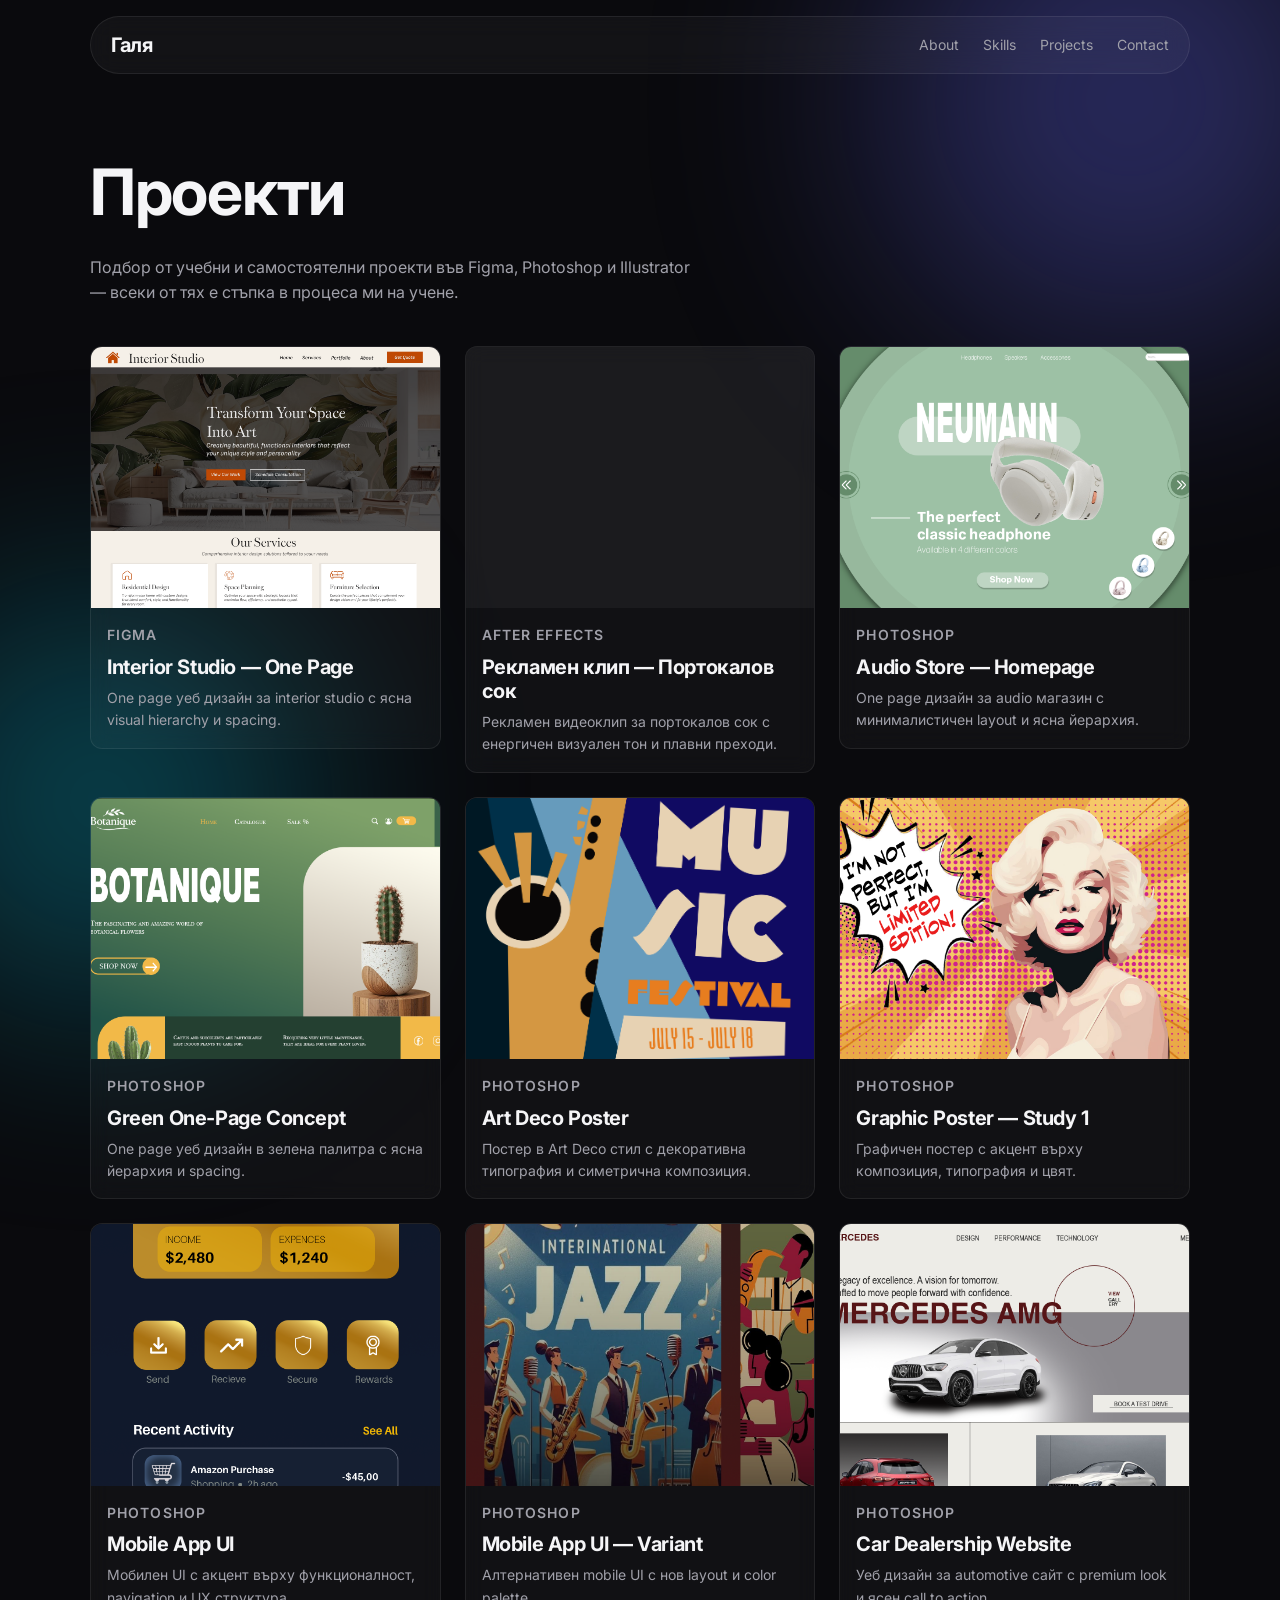
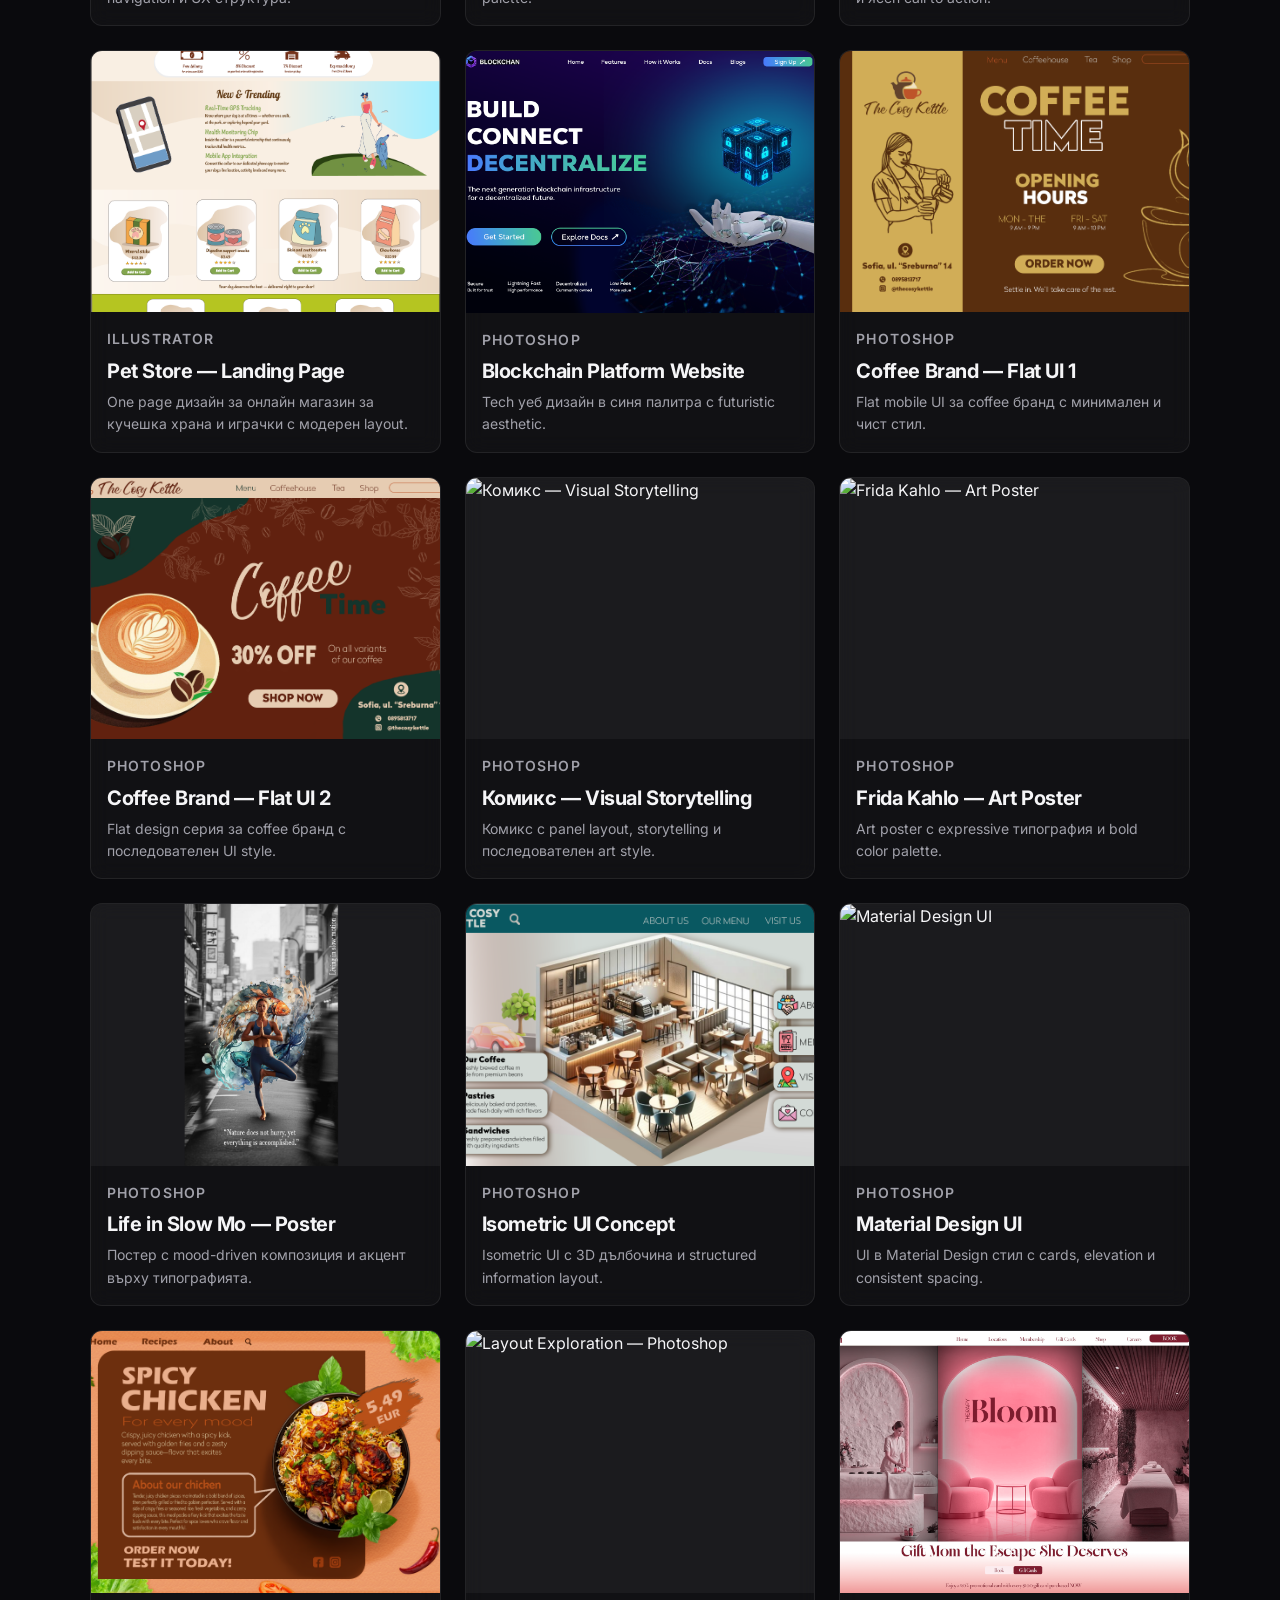
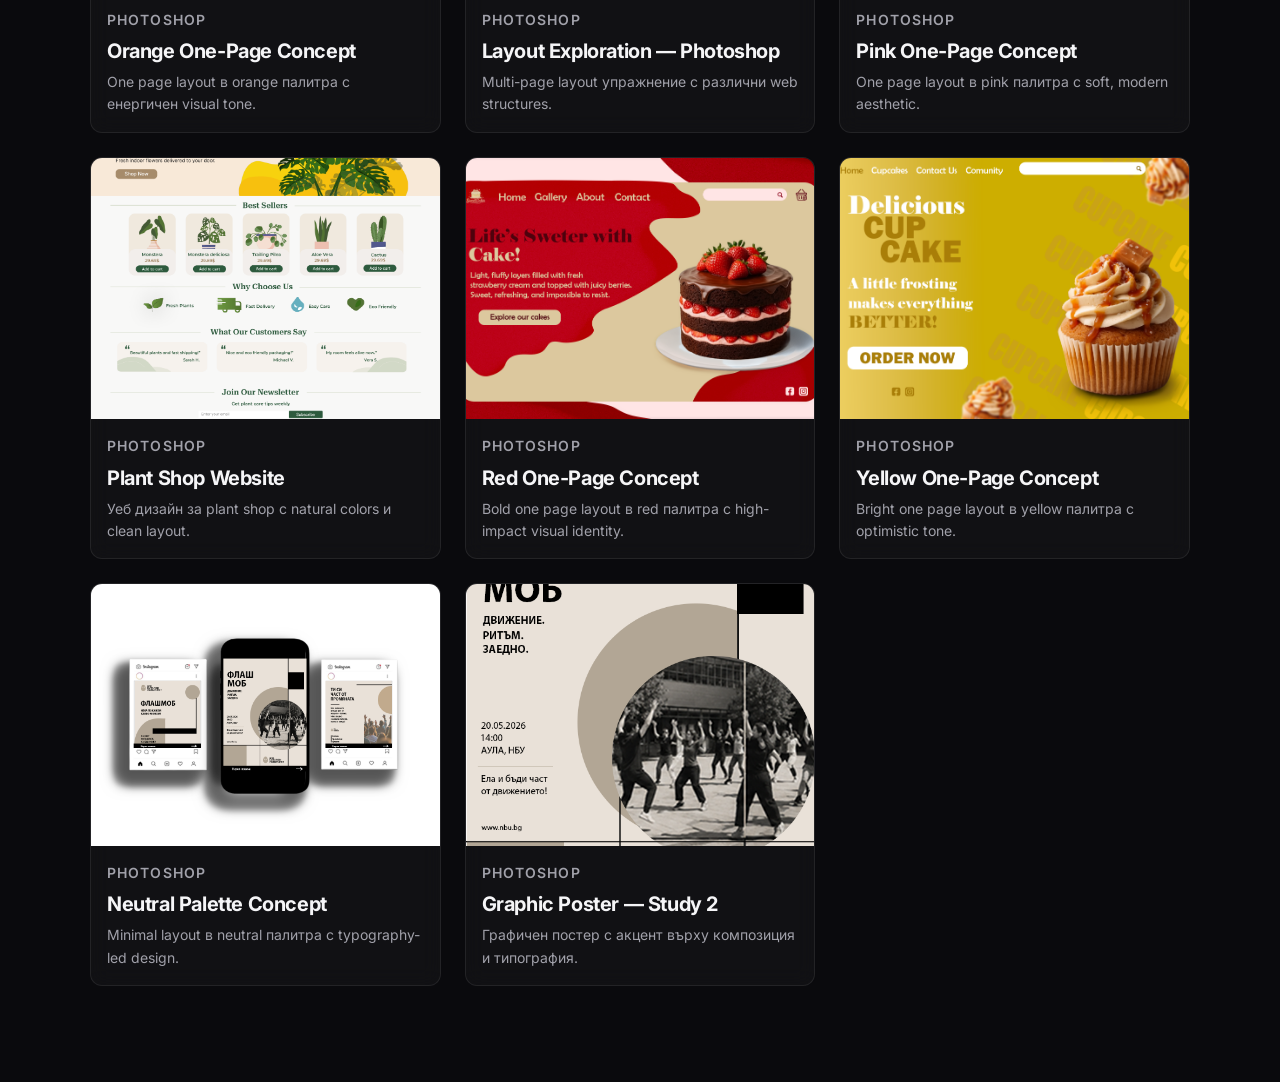
==== commit ec4951f7: "Add social share image, fix mobile menu dropdown, and add featured projects to projects page. Add og" ====
--- a/projects.html
+++ b/projects.html
@@ -9,6 +9,14 @@
   <meta property="og:description" content="Grid с проекти във Figma, Photoshop и Illustrator.">
   <meta property="og:type" content="website">
   <meta property="og:url" content="https://gstefanova42.github.io/projects.html">
+  <meta property="og:image" content="https://gstefanova42.github.io/assets/images/SharingPic.png">
+  <meta property="og:image:width" content="1200">
+  <meta property="og:image:height" content="630">
+  <meta property="og:image:alt" content="Проекти на Галя Стефанова — Figma, Photoshop и Illustrator">
+  <meta name="twitter:card" content="summary_large_image">
+  <meta name="twitter:title" content="Projects | Galya">
+  <meta name="twitter:description" content="Grid с проекти във Figma, Photoshop и Illustrator.">
+  <meta name="twitter:image" content="https://gstefanova42.github.io/assets/images/SharingPic.png">
   <title>Projects | Galq</title>
   <link rel="preconnect" href="https://fonts.googleapis.com">
   <link rel="preconnect" href="https://fonts.gstatic.com" crossorigin>
@@ -40,6 +48,46 @@
       <p class="section-subtitle">Подбор от учебни и самостоятелни проекти във Figma, Photoshop и Illustrator — всеки от тях е стъпка в процеса ми на учене.</p>
       <div class="projects-grid">
 
+        <article class="card project-card" tabindex="0" role="button" data-title="Interior Studio — One Page" data-tag="Figma"
+          data-image="assets/images/one-page-interior.png"
+          data-description="One page уеб дизайн за interior studio, направен в Figma. Като част от процеса на учене, работих стъпка по стъпка — първо wireframe, после UI layout и color palette, докато разбирах как отделните елементи се съчетават в цялостен дизайн. Фокусирах се върху ясна visual hierarchy и последователен spacing между секциите (hero, услуги, контакт), за да изглежда страницата подредена и лесна за разчитане. Използвах grid и auto layout, за да разбера по-добре как се адаптира дизайн към mobile view — този проект ме научи много за структурата на one page сайтове.">
+          <div class="project-card-image">
+            <img src="assets/images/one-page-interior.png" alt="Interior Studio — One Page">
+          </div>
+          <div class="project-card-body">
+            <p class="project-card-tag">Figma</p>
+            <h3>Interior Studio — One Page</h3>
+            <p class="project-card-preview">One page уеб дизайн за interior studio с ясна visual hierarchy и spacing.</p>
+          </div>
+        </article>
+
+        <article class="card project-card" tabindex="0" role="button" data-title="Рекламен клип — Портокалов сок"
+          data-tag="After Effects" data-image="assets/images/orange_juice_1920x1080.mp4"
+          data-description="Кратък рекламен видеоклип за портокалов сок, създаден в After Effects. Работих върху движеща се графика, плавни преходи и цветова обработка, за да предам свеж и енергичен тон на продукта. Този проект ми показа колко важни са ритъмът и времето на анимацията за въздействието на рекламно видео — все още развивам уменията си в motion design и визуално разказване.">
+          <div class="project-card-image">
+            <video class="project-card-video" src="assets/images/orange_juice_1920x1080.mp4" muted loop playsinline
+              preload="metadata" autoplay aria-label="Рекламен клип — Портокалов сок"></video>
+          </div>
+          <div class="project-card-body">
+            <p class="project-card-tag">After Effects</p>
+            <h3>Рекламен клип — Портокалов сок</h3>
+            <p class="project-card-preview">Рекламен видеоклип за портокалов сок с енергичен визуален тон и плавни преходи.</p>
+          </div>
+        </article>
+
+        <article class="card project-card" tabindex="0" role="button" data-title="Audio Store — Homepage"
+          data-tag="Photoshop" data-image="assets/images/6.png"
+          data-description="One page уеб дизайн за онлайн магазин за слушалки и audio аксесоари, направен в Photoshop. Избрах този проект, за да упражня работа със слоеве, маски и композиция в контекста на уеб дизайн — създадох собствени визуални елементи и продуктови блокове вместо да ползвам готови шаблони. Подредих hero секцията, категориите продукти и CTA бутоните с цел ясен и логичен user flow, така че потребителят лесно да намери и разгледа продукт. Работих и върху последователна типография между секциите, за да звучи дизайнът завършен, въпреки че съм все още в процес на учене на UI принципите.">
+          <div class="project-card-image">
+            <img src="assets/images/6.png" alt="Audio Store — Homepage">
+          </div>
+          <div class="project-card-body">
+            <p class="project-card-tag">Photoshop</p>
+            <h3>Audio Store — Homepage</h3>
+            <p class="project-card-preview">One page дизайн за audio магазин с минималистичен layout и ясна йерархия.</p>
+          </div>
+        </article>
+
         <article class="card project-card" tabindex="0" role="button"
           data-title="Green One-Page Concept"
           data-tag="Photoshop"
@@ -395,6 +443,7 @@
       <button type="button" class="project-modal-close" data-close-modal aria-label="Затвори">&times;</button>
       <div class="project-modal-image-wrap">
         <img class="project-modal-image" src="" alt="Project image">
+        <video class="project-modal-video" hidden playsinline controls></video>
       </div>
       <div class="project-modal-body">
         <p class="project-card-tag project-modal-tag"></p>
--- a/css/style.css
+++ b/css/style.css
@@ -44,6 +44,8 @@
 
 html {
     scroll-behavior: smooth;
+    -webkit-text-size-adjust: 100%;
+    text-size-adjust: 100%;
 }
 
 img{
@@ -68,6 +70,8 @@
     background-color: var(--bg);
     min-height: 100vh;
     overflow-x: hidden;
+    padding-left: env(safe-area-inset-left);
+    padding-right: env(safe-area-inset-right);
 }
 
 body::before,
@@ -149,6 +153,7 @@
     align-items: center;
     justify-content: center;
     gap: var(--space-xs);
+    min-height: 44px;
     padding: 0.75rem 1.5rem;
     border-radius: var(--radius-lg);
     font-weight: 600;
@@ -156,8 +161,10 @@
     transition: transform 0.2s ease, opacity 0.2s ease;
 }
 
-.btn:hover {
-    transform: translateY(-2px);
+@media (hover: hover) {
+    .btn:hover {
+        transform: translateY(-2px);
+    }
 }
 
 .btn-primary {
@@ -191,6 +198,7 @@
 }
 
 .navbar-inner {
+    position: relative;
     display: flex;
     align-items: center;
     justify-content: space-between;
@@ -356,10 +364,12 @@
     transition: transform 0.32s ease, border-color 0.2s ease;
 }
 
-.study-card:hover,
-.skill-card:hover {
-    transform: translateY(-4px);
-    border-color: rgba(255, 255, 255, 0.1);
+@media (hover: hover) {
+    .study-card:hover,
+    .skill-card:hover {
+        transform: translateY(-4px);
+        border-color: rgba(255, 255, 255, 0.1);
+    }
 }
 
 .featured-grid {
@@ -373,11 +383,18 @@
     overflow: hidden;
     padding: 0;
     transition: transform 0.25s ease, box-shadow 0.25s ease;
-}
-
-.project-card:hover {
-    transform: scale(1.03);
-    box-shadow: 0 12px 40px rgba(0, 0, 0, 0.35);
+    -webkit-tap-highlight-color: transparent;
+}
+
+@media (hover: hover) {
+    .project-card:hover {
+        transform: scale(1.03);
+        box-shadow: 0 12px 40px rgba(0, 0, 0, 0.35);
+    }
+}
+
+.project-card:active {
+    transform: scale(0.98);
 }
 
 .project-card-image {
@@ -393,6 +410,14 @@
     display: block;
 }
 
+.project-card-video {
+    width: 100%;
+    height: 100%;
+    object-fit: cover;
+    display: block;
+    pointer-events: none;
+}
+
 .project-card-body {
     padding: var(--space-md);
 }
@@ -436,7 +461,13 @@
     overflow: hidden;
 }
 
-@media (max-width: 900px) {
+@media (max-width: 1024px) {
+    .featured-grid {
+        grid-template-columns: repeat(2, minmax(0, 1fr));
+    }
+}
+
+@media (max-width: 600px) {
     .featured-grid {
         grid-template-columns: 1fr;
     }
@@ -544,6 +575,20 @@
     margin-inline: auto;
 }
 
+.project-modal-image[hidden],
+.project-modal-video[hidden] {
+    display: none;
+}
+
+.project-modal-video {
+    width: 100%;
+    max-height: 75vh;
+    object-fit: contain;
+    display: block;
+    margin-inline: auto;
+    background: #000;
+}
+
 .project-modal-body {
     padding: var(--space-md);
 }
@@ -644,13 +689,15 @@
 }
 }
 
-.contact-card {
+  .contact-card {
     transition: transform 0.2s ease, border-color 0.2s ease;
   }
-  
-  .contact-card:hover {
-    transform: translateY(-3px);
-    border-color: rgba(255, 255, 255, 0.16);
+
+  @media (hover: hover) {
+    .contact-card:hover {
+        transform: translateY(-3px);
+        border-color: rgba(255, 255, 255, 0.16);
+    }
   }
 
   .navbar-toggle {
@@ -681,16 +728,19 @@
         display: flex;
     }
 
-    .navbar-inner {
-        flex-wrap: wrap;
-        align-items: center;
-    }
-
     #main-nav {
         display: none;
-        width: 100%;
-        order: 3;
-        padding-top: var(--space-sm);
+        position: absolute;
+        top: calc(100% + 0.5rem);
+        left: 0;
+        right: 0;
+        z-index: 10;
+        background: rgba(10, 10, 13, 0.92);
+        border: 1px solid var(--border);
+        border-radius: var(--radius-md);
+        padding: var(--space-sm) var(--space-md);
+        backdrop-filter: blur(16px);
+        box-shadow: 0 16px 40px rgba(0, 0, 0, 0.4);
     }
 
     #main-nav.is-open {
@@ -699,14 +749,14 @@
 
     .navbar-links {
         flex-direction: column;
-        align-items: flex-start;
-        gap: var(--space-sm);
+        align-items: stretch;
+        gap: var(--space-xs);
     }
 
     .navbar-links a {
         display: block;
         width: 100%;
-        padding: 0.35rem 0;
+        padding: 0.6rem 0.25rem;
     }
   }
 
@@ -754,24 +804,99 @@
   }
 
   @media (max-width: 768px) {
+    .container {
+        width: min(100% - 1.5rem, var(--container-max));
+    }
+
+    .navbar {
+        top: var(--space-xs);
+        padding-inline: var(--space-xs);
+    }
+
+    .navbar-inner {
+        padding: 0.65rem 1rem;
+    }
+
     .hero {
         min-height: auto;
         padding-block: var(--space-xl);
     }
 
+    .hero-tagline {
+        font-size: var(--text-base);
+    }
+
     .hero-description {
         max-width: 100%;
     }
 
+    .hero-actions {
+        flex-direction: column;
+        align-items: stretch;
+    }
+
+    .hero-actions .btn {
+        width: 100%;
+    }
+
     .section {
         padding-block: var(--space-xl);
     }
 
+    .section-subtitle {
+        max-width: 100%;
+    }
+
     .project-modal {
         padding: var(--space-sm);
-    }
-
-    .project-modal-image {
-        max-height: 50vh;
+        align-items: flex-end;
+    }
+
+    .project-modal-dialog {
+        max-height: 92vh;
+        border-radius: var(--radius-md) var(--radius-md) 0 0;
+    }
+
+    .project-modal-image-wrap {
+        min-height: auto;
+    }
+
+    .project-modal-image,
+    .project-modal-video {
+        max-height: 45vh;
+    }
+
+    .project-modal-body {
+        padding: var(--space-sm) var(--space-md) var(--space-md);
+    }
+
+    .navbar-links a {
+        min-height: 44px;
+        display: flex;
+        align-items: center;
+        padding: 0.5rem 0;
+    }
+
+    .site-footer-inner {
+        gap: var(--space-sm);
+    }
+
+    .site-footer-links {
+        flex-direction: column;
+        align-items: flex-start;
+    }
+  }
+
+  @media (max-width: 480px) {
+    h3 {
+        font-size: var(--text-lg);
+    }
+
+    .section {
+        padding-block: var(--space-lg);
+    }
+
+    .project-card-body {
+        padding: var(--space-sm);
     }
   }
